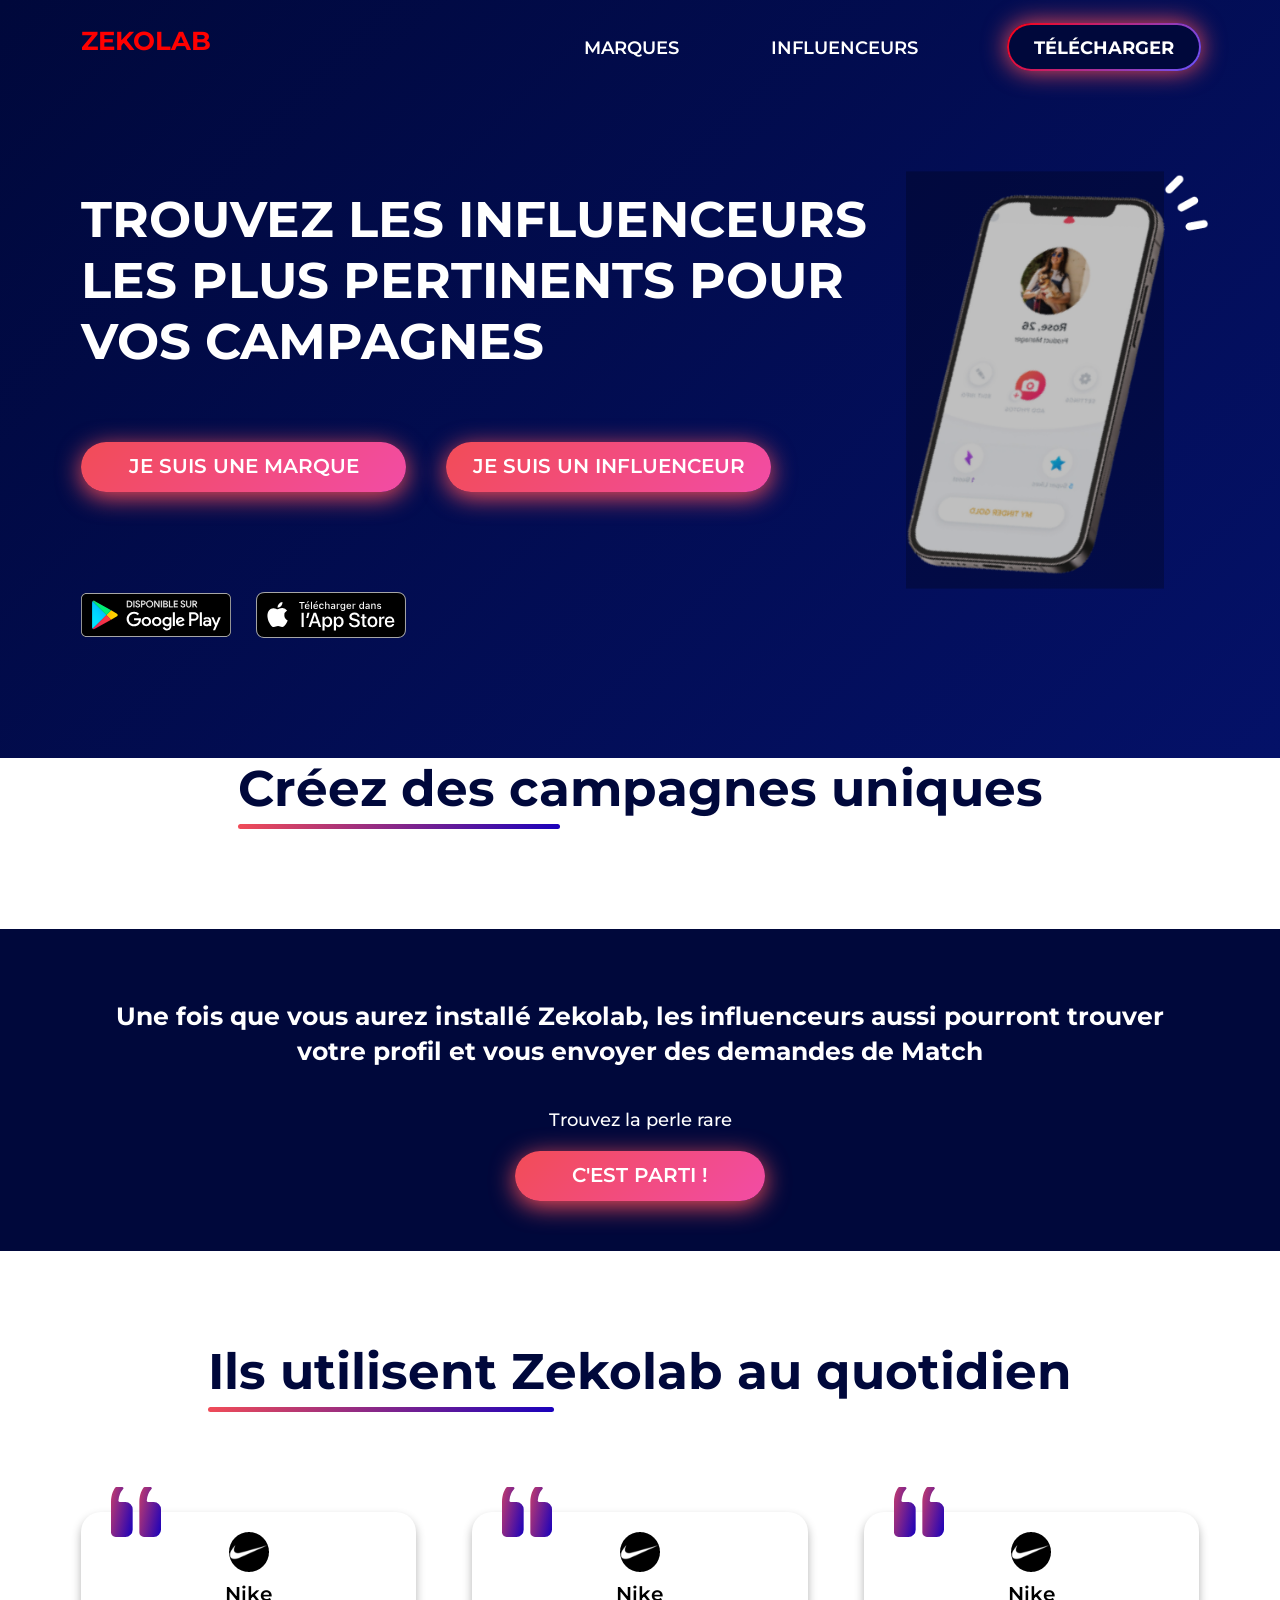
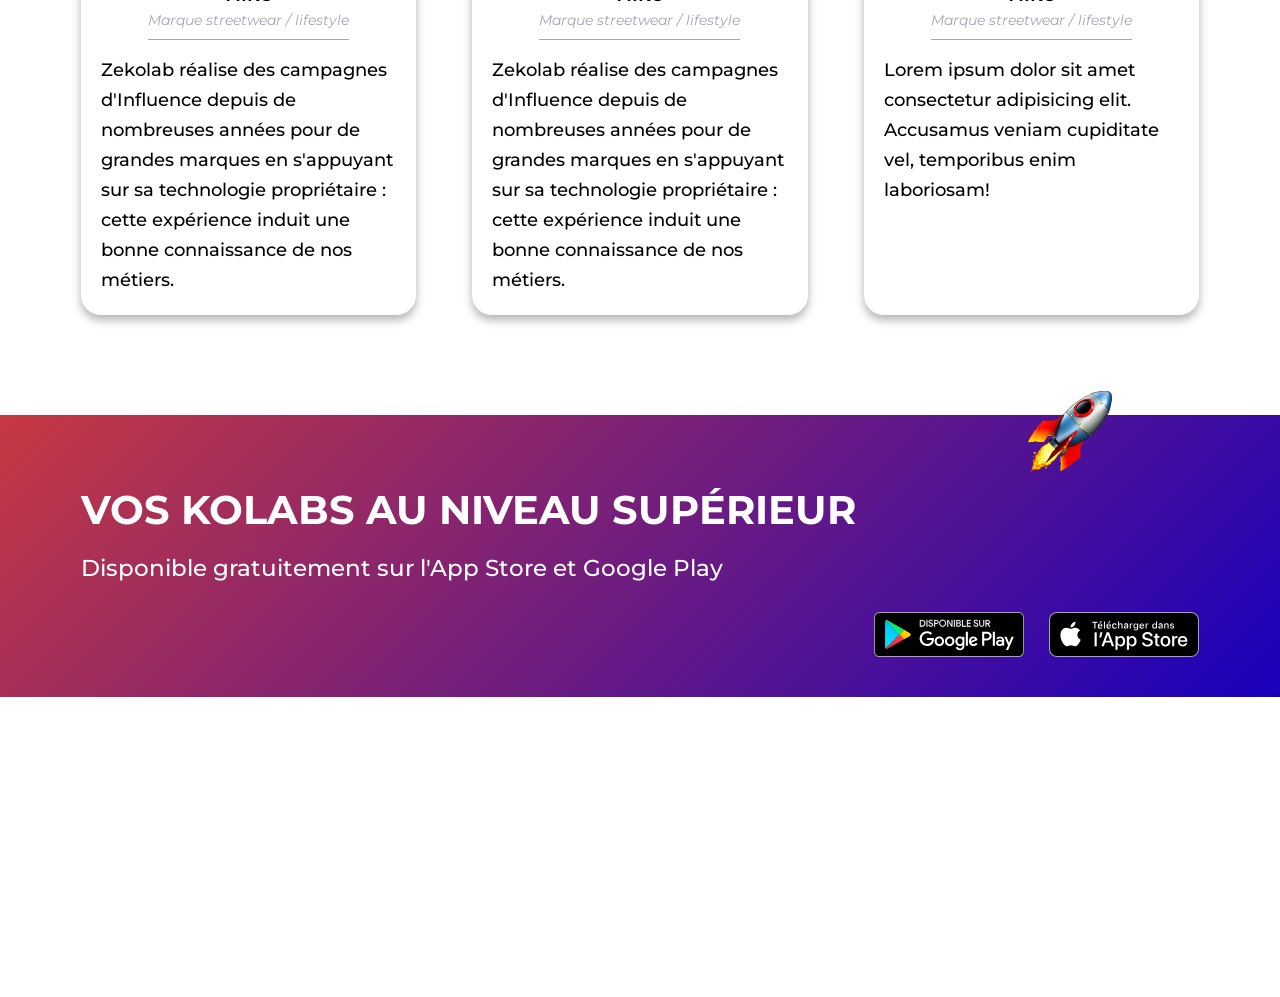
==== features/marques.html @ 8c839e67 "Fixing heade" ====
<!DOCTYPE html>
<html lang="en">

<head>
    <meta charset="UTF-8">
    <meta http-equiv="X-UA-Compatible" content="IE=edge">
    <meta name="viewport" content="width=device-width, initial-scale=1.0">

    <!-- LINKING CSS SHEETS  -->
    <link rel="stylesheet" href="../css/styles.css">
    <title>Zekolab | La première application de rencontres entre marques et influenceurs</title>

    <!-- LINKING SCRIPTS -->
    <script src="../scripts/header.js" type="text/javascript" defer></script>

</head>

<body>

    <section class="hero">

        <header>
            <nav class="container navbar row between" role="navigation">
                <div class="logo">
                    <h2 style="color:red">Zekolab</h2>
                </div>
                <ul class="navbar_content row between al-center">
                    <li><a href="#" class="navbar_link">Marques</a></li>
                    <li><a href="#" class="navbar_link">Influenceurs</a></li>
                    <!-- <li><a href="#" class="navbar_link">Blog</a></li> -->
                    <div class="navbar_cta-container">
                        <li><a href="#" class="navbar_cta">Télécharger</a></li>
                    </div>
                </ul>
                <label for="toggle-burger" class="burger-menu">
                    <input type="checkbox" id="toggle-burger" />
                    <span class="icon_burger-top"></span>
                    <span class="icon_burger-mid"></span>
                    <span class="icon_burger-bottom"></span>
                </label>
            </nav>
        </header>

        <div class="container hero-content row between">
            <div class="hero_left">
                <h1>Trouvez les influenceurs les plus pertinents pour vos campagnes</h1>

                <div class="row container-ctas">
                    <div class="btn_container btn-red">
                        <a href="#" class="btn">Je suis une marque</a>
                    </div>
                    <div class="btn_container btn-red">
                        <a href="#" class="btn">Je suis un influenceur</a>
                    </div>
                </div>

            </div>
            <!-- METTRE UN SOURCESET ??? -->
            <div class="hero_right">
                <img src="../assets/images/mockup-phone-overlay.png" alt="Mockup téléphone Zekolab">
            </div>
        </div>
        <div class="container row al-center badge_container">
            <a href="#" class="badge-store">
                <img src="../assets/images/badge-play-store.svg" alt="Badge Play Store">
            </a>
            <a href="#" class="badge-store">
                <img src="../assets/images/badge-appstore.svg" alt="Badge Apple Store">
            </a>
        </div>
        <!-- <div class="container hero-content">
            <h1>La 1ère application de rencontres entre marques et influenceurs</h1>

            <div class="row container-ctas">
                <div class="btn_container btn-red">
                    <a href="#" class="btn">Je suis une marque</a>
                </div>
                <div class="btn_container btn-red">
                    <a href="#" class="btn">Je suis un influenceur</a>
                </div>
            </div>

            <div class="row al-center badge_container">
                <a href="#" class="badge-store">
                    <img src="../assets/images/badge-play-store.svg" alt="Badge Play Store">
                </a>
                <a href="#" class="badge-store">
                    <img src="../assets/images/badge-appstore.svg" alt="Badge Apple Store">
                </a>
            </div>
        </div> -->
    </section>

    <main role="main">
        <section class="container campain">

            <div class="title_container">
                <h2 class="title-big">Créez des campagnes uniques</h2>
            </div>


        </section>

        <!-- ==== VERSION POUR LES MARQUES ==== -->
        <section class="go">
            <div class="container">
                <h3>Une fois que vous aurez installé Zekolab, les influenceurs aussi pourront trouver votre profil et vous envoyer des demandes de Match</h3>
                <p>Trouvez la perle rare</p>
                <div class="btn_container btn-red">
                    <a href="#" class="btn">C'est parti !</a>
                </div>
            </div>
        </section>

        <section class="container feedbacks">
            <div class="title_container">
                <h2 class="title-big">Ils utilisent Zekolab au quotidien</h2>
            </div>

            <div class="feedbacks_container">
                <article>
                    <img src="../assets/images/fdbck-logo-1.png" alt="Logo Nike">
                    <p class="brand-name">Nike</p>
                    <p class="brand-desc">Marque streetwear / lifestyle</p>
                    <p class="brand-text">
                        Zekolab réalise des campagnes d'Influence depuis de nombreuses années pour de grandes marques en
                        s'appuyant sur sa technologie propriétaire : cette expérience induit une bonne connaissance de
                        nos métiers.
                    </p>
                </article>
                <article>
                    <img src="../assets/images/fdbck-logo-1.png" alt="Logo Nike">
                    <p class="brand-name">Nike</p>
                    <p class="brand-desc">Marque streetwear / lifestyle</p>
                    <p class="brand-text">
                        Zekolab réalise des campagnes d'Influence depuis de nombreuses années pour de grandes marques en
                        s'appuyant sur sa technologie propriétaire : cette expérience induit une bonne connaissance de
                        nos métiers.
                    </p>
                </article>
                <article>
                    <img src="../assets/images/fdbck-logo-1.png" alt="Logo Nike">
                    <p class="brand-name">Nike</p>
                    <p class="brand-desc">Marque streetwear / lifestyle</p>
                    <p class="brand-text">
                        Lorem ipsum dolor sit amet consectetur adipisicing elit. Accusamus veniam cupiditate vel,
                        temporibus enim laboriosam!
                    </p>
                </article>
            </div>
        </section>

        <section class="level-up">
            <div class="container">
                <h2>Vos kolabs au niveau supérieur</h2>
                <h3>Disponible gratuitement sur l'App Store et Google Play</h3>
                <div class="row al-center badge_container">
                    <a href="#" class="badge-store">
                        <img src="../assets/images/badge-play-store.svg" alt="Badge Play Store">
                    </a>
                    <a href="#" class="badge-store">
                        <img src="../assets/images/badge-appstore.svg" alt="Badge Apple Store">
                    </a>
                </div>
            </div>
        </section>

    </main>
</body>

</html>
---- css/styles.css ----
@import url("https://fonts.googleapis.com/css2?family=Montserrat:ital,wght@0,300;0,400;0,500;0,600;0,700;0,800;0,900;1,300;1,400;1,500;1,600;1,700;1,800&display=swap");
:root {
  --dark-blue: #00083B;
  --red: #F24C57;
  --grey: #A3A6B4;
  --red-gradient: linear-gradient(135deg, var(--red), #F24CA5);
  --blue-gradient: linear-gradient(135deg, var(--dark-blue), #041168);
  --light-mcol-gradient: linear-gradient(135deg, #FC0011, #6953FE);
  --mcol-gradient: linear-gradient(135deg, var(--red), #1800BC);
  --red-box-shadow: 0 0 25px var(--red);
  --red-box-shadow-down: 0 5px 25px var(--red);
  --font-family: "Montserrat", "Roboto", sans-serif;
}

*, *::before, *::after {
  margin: 0;
  padding: 0;
  box-sizing: border-box;
}

p, h1, h2, h3, h4, h5, h6 {
  margin: 0;
  padding: 0;
}

/* Landscape phones and down */
/* Landscape phone to portrait tablet */
/* Portrait tablet to landscape and desktop */
/* Portrait laptop to large desktop */
/* Large desktop */
/* === HERO CHANGING BACKGROUND === */
/* Portrait tablet to landscape and desktop */
.container {
  width: 100%;
  margin-left: auto;
  margin-right: auto;
  padding-left: 16px;
  padding-right: 16px;
}
@media (max-width: 767px) {
  .container {
    max-width: 720px;
  }
}
@media (min-width: 768px) and (max-width: 979px) {
  .container {
    max-width: 850px;
  }
}
@media (min-width: 980px) and (max-width: 1199px) {
  .container {
    max-width: 1050px;
  }
}
@media (min-width: 1200px) {
  .container {
    max-width: 1150px;
  }
}

/* === FLEX === */
.row {
  display: flex;
  flex-wrap: wrap;
}

.column {
  display: flex;
  flex-direction: column;
  flex-wrap: wrap;
}

/* === SPACES === */
.around {
  justify-content: space-around;
}

.between {
  justify-content: space-between;
}

.evenly {
  justify-content: space-evenly;
}

.al-center {
  align-items: center;
}

/* === BUTTONS === */
.btn {
  color: #FFF;
  outline: none;
  text-decoration: none;
  text-transform: uppercase;
  font-weight: 600;
  font-size: 1.7rem;
}
.btn_container {
  height: 50px;
  border-radius: 30px;
  text-align: center;
  padding-top: 1.2rem;
}
@media (max-width: 767px) {
  .btn_container {
    padding-top: 1.3rem;
  }
}
@media (min-width: 768px) and (max-width: 979px) {
  .btn_container {
    width: 250px;
    padding-top: 1.5rem;
  }
}
@media (min-width: 980px) and (max-width: 1199px) {
  .btn_container {
    width: 250px;
    padding-top: 1.5rem;
  }
}
@media (min-width: 1200px) {
  .btn_container {
    width: 325px;
  }
}
.btn-red {
  background-image: var(--red-gradient);
  box-shadow: var(--red-box-shadow-down);
}
@media (min-width: 1200px) {
  .btn {
    font-size: 2rem;
  }
}

.title_container {
  text-align: center;
  padding-left: 1.6rem;
  padding-right: 1.6rem;
}
.title-big {
  color: var(--dark-blue);
  font-size: 5rem;
  text-align: center;
  position: relative;
  display: inline-block;
  margin-bottom: 9rem;
}
.title-big::before {
  content: "";
  display: block;
  height: 5px;
  width: 40%;
  background-image: var(--mcol-gradient);
  border-radius: 5px;
  position: absolute;
  bottom: -1rem;
  left: 0;
}
@media (max-width: 767px) {
  .title-big {
    font-size: 3.5rem;
    line-height: 4.5rem;
  }
}

:root {
  font-size: 62.5%;
}

body {
  font-size: 1.6rem;
  color: var(--text);
  font-family: var(--font-family);
}

ul {
  list-style-type: none;
}

img {
  display: block;
  width: 100%;
  max-width: 100%;
  height: auto;
}

/* === HEADER === */
header {
  padding-top: 2.5rem;
}
header.active {
  width: 100vw;
  height: 100vh;
  background-color: var(--dark-blue);
  position: absolute;
  top: 0;
  left: 0;
  z-index: 10;
  padding-left: 1.6rem;
  padding-right: 1.6rem;
}
header.active .navbar_content {
  display: flex;
  flex-direction: column;
  height: 50vh;
  font-size: 2rem;
  position: absolute;
  top: 50vh;
  left: 50vw;
  transform: translateX(-50%) translateY(-50%);
}
header.active .navbar_content > li.run-transition {
  transition: opacity 0.2s linear;
  opacity: 1;
}
header .navbar {
  color: #FFF;
  text-transform: uppercase;
  font-size: 1.75rem;
}
header .navbar_content {
  width: 55%;
}
@media (max-width: 900px) {
  header .navbar_content {
    display: none;
  }
}
header .navbar_link {
  font-weight: 600;
}
header .navbar_cta {
  font-weight: 700;
}
header .navbar_cta-container {
  background-color: var(--dark-blue);
  border-radius: 3rem;
  padding: 1.2rem 2.5rem 1.1rem;
  position: relative;
}
header .navbar_cta-container::before {
  content: "";
  display: block;
  background-image: var(--light-mcol-gradient);
  border-radius: inherit;
  box-shadow: var(--red-box-shadow);
  width: calc(100% + 4px);
  height: calc(100% + 4px);
  z-index: -1;
  position: absolute;
  top: 0;
  left: 0;
  transform: translateX(-2px) translateY(-2px);
}
header .navbar .burger-menu {
  display: flex;
  flex-direction: column;
  width: 28px;
  cursor: pointer;
  position: absolute;
  top: 2.5rem;
  right: 1.75rem;
  z-index: 10000;
}
@media (min-width: 900px) {
  header .navbar .burger-menu {
    display: none;
  }
}
header .navbar .burger-menu .icon_burger-top, header .navbar .burger-menu .icon_burger-bottom, header .navbar .burger-menu .icon_burger-mid {
  background: #fff;
  border-radius: 10px;
  height: 4px;
  margin: 3px 0;
  width: 100%;
  transform-origin: center left;
  transition: 0.4s cubic-bezier(0.68, -0.6, 0.32, 1.6);
}
header .navbar .burger-menu input[type=checkbox] {
  display: none;
}
header .navbar .burger-menu input[type=checkbox]:checked ~ .icon_burger-top {
  transform: rotate(0.125turn);
}
header .navbar .burger-menu input[type=checkbox]:checked ~ .icon_burger-mid {
  transform: translateX(17.5px);
  opacity: 0;
}
header .navbar .burger-menu input[type=checkbox]:checked ~ .icon_burger-bottom {
  transform: rotate(-0.125turn);
}

/* === HERO === */
.hero {
  background: var(--blue-gradient);
  position: relative;
  z-index: 0;
  padding-left: 1.6rem;
  padding-right: 1.6rem;
}
.hero h1 {
  color: #FFF;
  font-size: 5rem;
  text-transform: uppercase;
  margin-bottom: 7rem;
}
@media (max-width: 767px) {
  .hero h1 {
    font-size: 3.5rem;
    line-height: 4.5rem;
    margin-bottom: 4rem;
  }
}
@media (max-width: 900px) {
  .hero h1 {
    width: 100%;
  }
}
.hero .container-ctas {
  column-gap: 4rem;
  margin-bottom: 10rem;
}
@media (max-width: 767px) {
  .hero .container-ctas {
    flex-direction: column;
    row-gap: 3.5rem;
  }
}
@media (max-width: 900px) {
  .hero .container-ctas {
    justify-content: center;
    margin-bottom: 7rem;
  }
}
.hero-content {
  padding-top: 12rem;
}
.hero-content .hero_left {
  width: 75%;
}
@media (max-width: 767px) {
  .hero-content .hero_left {
    width: 100%;
  }
}
.hero-content .hero_right {
  width: 25%;
  height: auto;
  transform: scale(1.1);
}
@media (max-width: 767px) {
  .hero-content .hero_right {
    width: 60%;
    margin: 0 auto 4rem;
  }
}
@media (max-width: 767px) {
  .hero-content {
    padding-top: 5rem;
  }
}

/* === BADGES STORES === */
.badge_container {
  padding-bottom: 12rem;
  column-gap: 2.5rem;
  row-gap: 2rem;
}
@media (max-width: 900px) {
  .badge_container {
    justify-content: center;
    padding-bottom: 9rem;
  }
}
.badge-store img {
  width: 15rem;
}
@media (max-width: 900px) {
  .badge-store img {
    width: 20rem;
  }
}
@media (max-width: 767px) {
  .badge-store img {
    width: 15rem;
  }
}

/* === FEATURES === */
.features {
  padding: 8rem 0;
}
.features_block {
  display: grid;
  grid-template-columns: repeat(3, 1fr);
  grid-row-gap: 5rem;
  align-items: center;
  justify-items: center;
}
@media (max-width: 900px) {
  .features_block {
    grid-template-columns: repeat(2, 1fr);
  }
}
.features-article {
  width: 25rem;
  display: flex;
  flex-direction: column;
}
@media (max-width: 600px) {
  .features-article {
    width: 15rem;
  }
}
.features-article img {
  height: 90px;
  width: auto;
  margin-bottom: 1.5rem;
}
.features-article p {
  text-align: center;
  font-weight: 600;
  font-size: 1.8rem;
}

/* === GO SECTION === */
.go {
  background-color: var(--dark-blue);
  color: #fff;
  text-align: center;
  padding: 7rem 0 5rem;
  margin-top: 2rem;
}
.go .container {
  display: flex;
  flex-direction: column;
  align-items: center;
}
.go h3 {
  margin-bottom: 4rem;
  font-size: 2.5rem;
  line-height: 3.5rem;
}
.go p {
  margin-bottom: 2rem;
  font-size: 1.8rem;
  font-weight: 500;
}
.go .btn {
  font-size: 2rem;
}
.go .btn_container {
  padding-top: 1.2rem;
  width: 250px !important;
}

/* === FEEDBACKS === */
.feedbacks {
  margin-top: 9rem;
  margin-bottom: 10rem;
}
.feedbacks_container {
  display: flex;
  flex-wrap: wrap;
  flex-direction: column;
}
@media only screen and (min-width: 481px) {
  .feedbacks_container {
    flex-direction: row;
    justify-content: space-between;
  }
}
.feedbacks article {
  width: 100%;
  margin-top: 4rem;
  box-shadow: 0 0.5rem 1rem rgba(0, 0, 0, 0.3);
  border-radius: 2rem;
  padding: 2rem;
  position: relative;
  display: flex;
  flex-direction: column;
  align-items: center;
}
@media only screen and (min-width: 481px) and (max-width: 767px) {
  .feedbacks article {
    width: 45%;
  }
  .feedbacks article:last-child {
    margin-left: auto;
    margin-right: auto;
  }
}
@media only screen and (min-width: 768px) {
  .feedbacks article {
    width: 30%;
    margin-top: 2rem;
  }
}
.feedbacks article::before {
  content: "";
  display: block;
  width: 5rem;
  height: 5rem;
  background: transparent no-repeat url(../assets/images/icon-feedbacks.svg);
  background-size: contain;
  position: absolute;
  top: -2.5rem;
  left: 3rem;
}
.feedbacks article img {
  width: 4rem;
  margin-bottom: 1rem;
}
.feedbacks article .brand-name {
  font-size: 2rem;
  font-weight: 600;
}
.feedbacks article .brand-desc {
  color: var(--grey);
  font-size: 1.4rem;
  font-style: italic;
  padding-top: 0.5rem;
  padding-bottom: 1rem;
  border-bottom: 1px solid var(--grey);
}
.feedbacks article .brand-text {
  font-weight: 500;
  font-size: 1.8rem;
  line-height: 3rem;
  padding-top: 1.5rem;
}
@media (min-width: 768px) and (max-width: 979px) {
  .feedbacks article .brand-text {
    font-size: 1.6rem;
    line-height: 2.5rem;
  }
}

/* === LEVEL UP === */
.level-up {
  background: transparent linear-gradient(135deg, #C63942, #1800BC);
  padding: 7rem 0 4rem;
  margin-bottom: 30rem;
  color: #FFF;
}
.level-up > div {
  position: relative;
}
.level-up > div::after {
  content: "";
  display: block;
  position: absolute;
  width: 9rem;
  height: 9rem;
  background: transparent url(../assets/images/fusee-icon.png) no-repeat center;
  background-size: contain;
  top: -10rem;
  right: 10rem;
}
@media (min-width: 768px) and (max-width: 979px) {
  .level-up > div::after {
    width: 8rem;
    height: 8rem;
    right: 3rem;
  }
}
@media (max-width: 480px) {
  .level-up > div::after {
    left: 50%;
    transform: translateX(-50%);
    top: -11rem;
  }
}
.level-up h2 {
  font-size: 4rem;
  text-transform: uppercase;
}
.level-up h3 {
  font-size: 2.25rem;
  font-weight: 500;
  margin: 2rem 0 3rem;
}
.level-up .badge_container {
  justify-content: flex-end;
  padding-bottom: 0;
}
@media (max-width: 900px) {
  .level-up .badge_container {
    justify-content: center;
  }
  .level-up .badge_container img {
    width: 15rem;
  }
}

a {
  color: inherit;
  text-decoration: none;
  cursor: pointer;
}

/*# sourceMappingURL=styles.css.map */
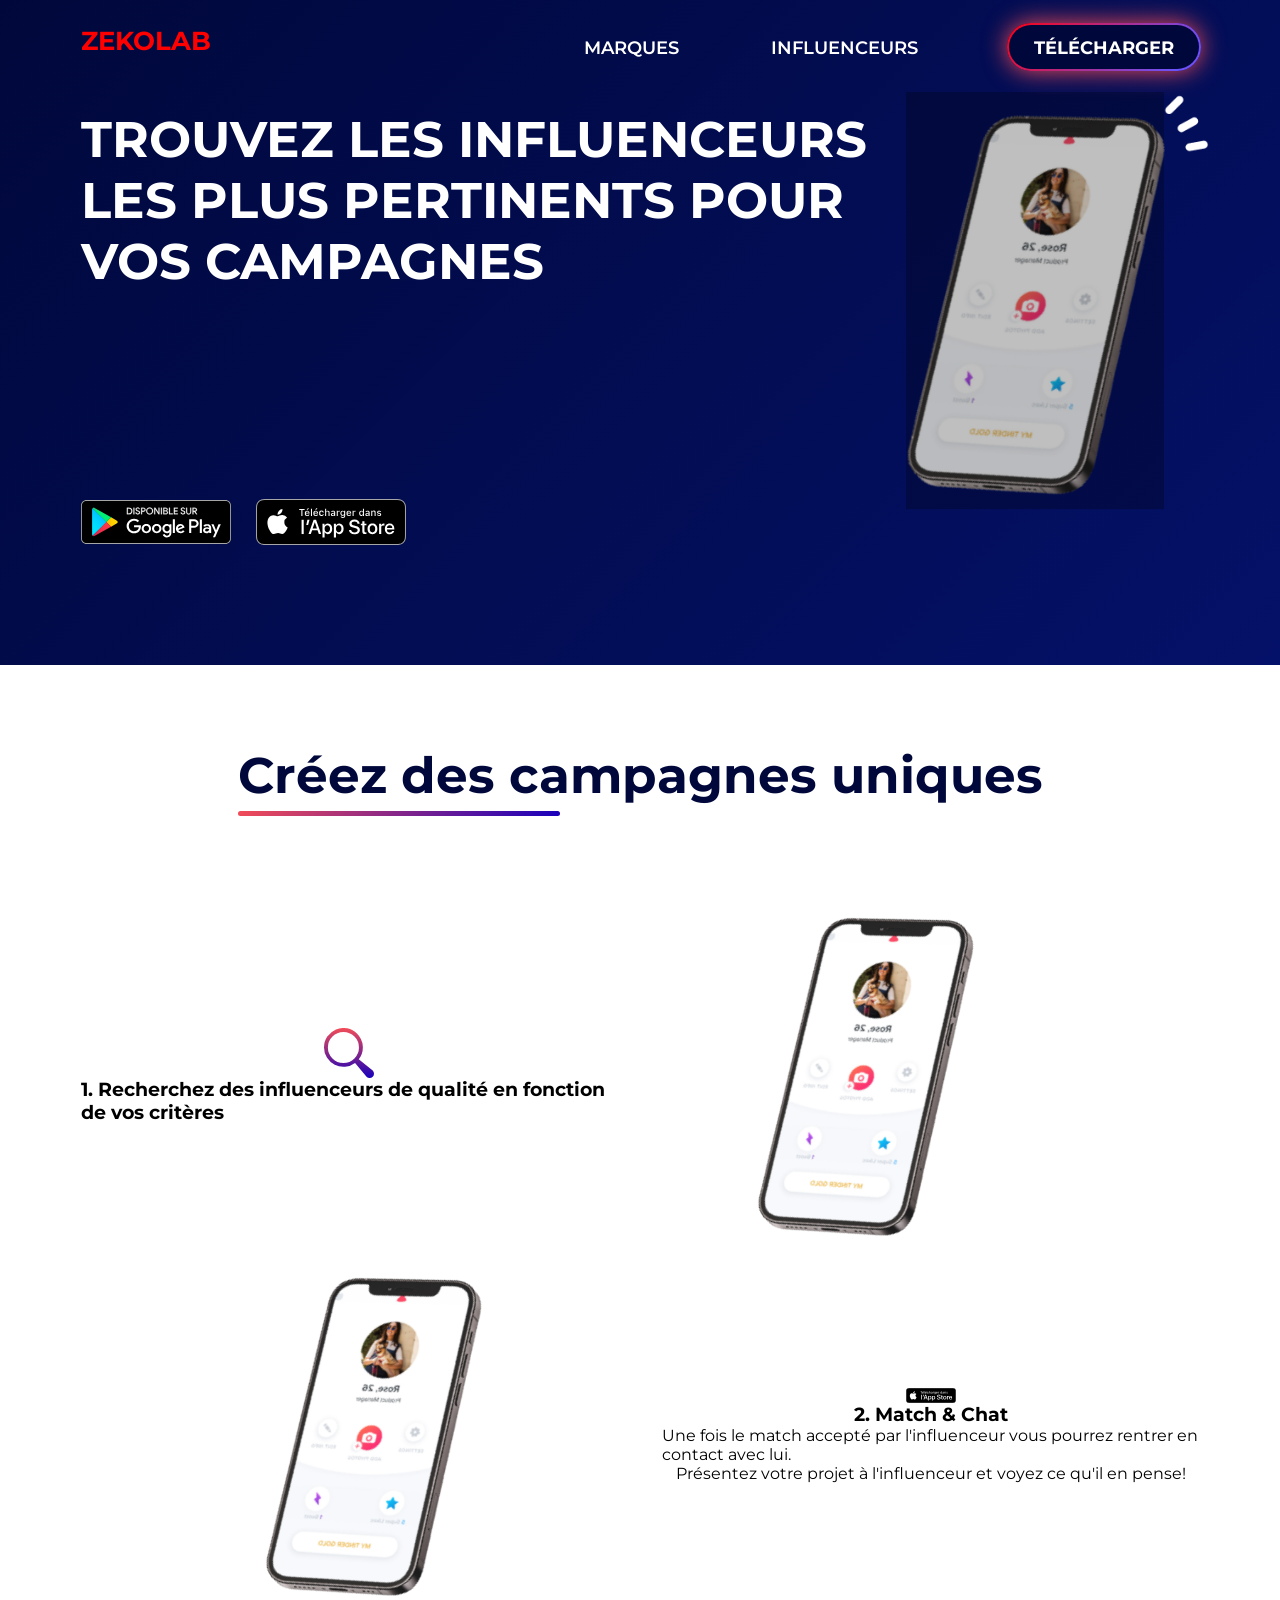
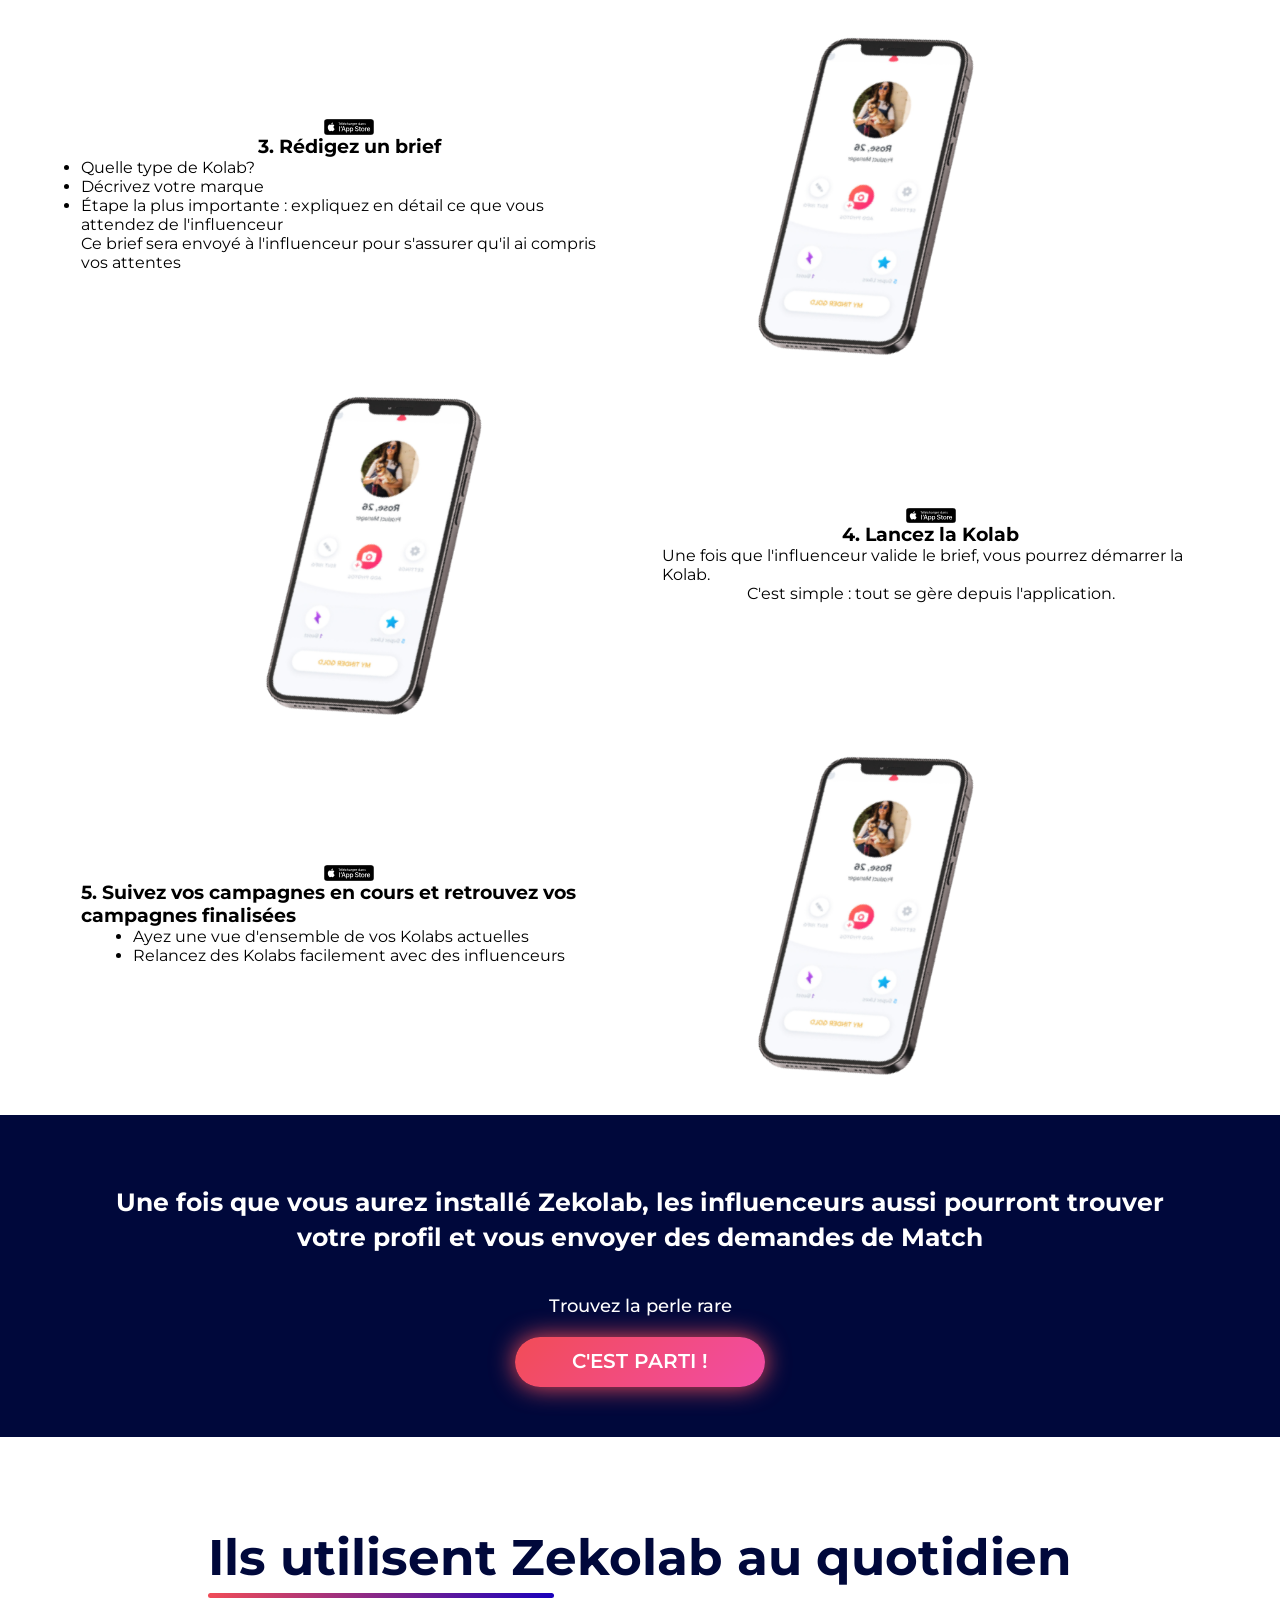
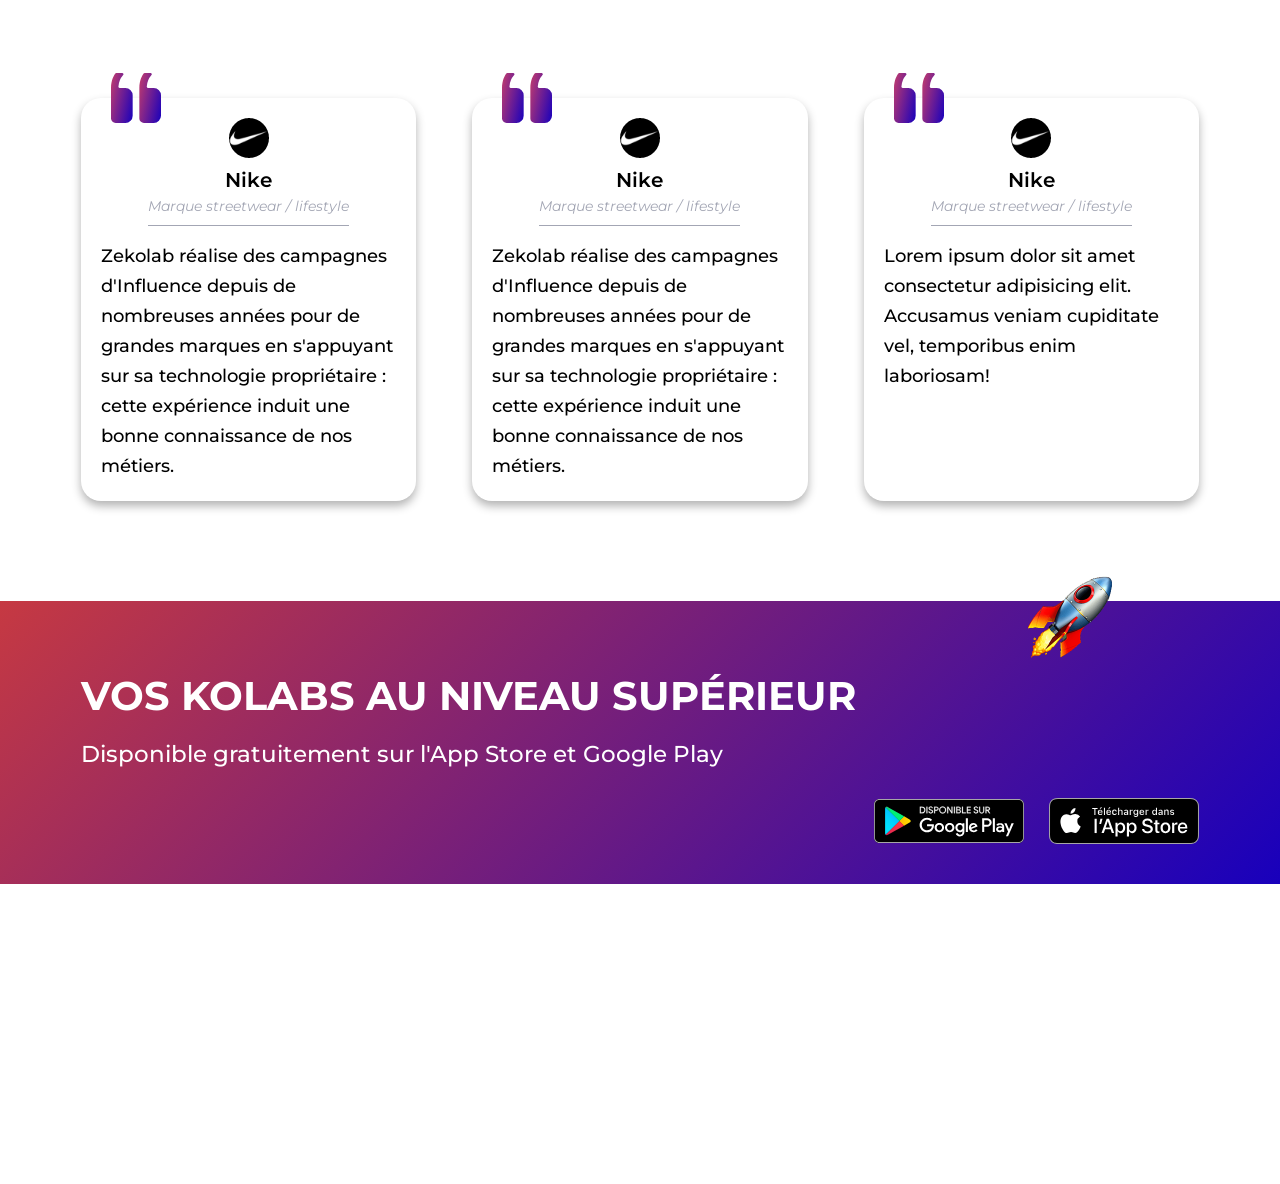
==== commit c8f15a43: "Putting the whole hero in the viewport" ====
--- a/features/marques.html
+++ b/features/marques.html
@@ -22,7 +22,9 @@
         <header>
             <nav class="container navbar row between" role="navigation">
                 <div class="logo">
-                    <h2 style="color:red">Zekolab</h2>
+                    <a href="../index.html">
+                        <h2 style="color:red">Zekolab</h2>
+                    </a>
                 </div>
                 <ul class="navbar_content row between al-center">
                     <li><a href="#" class="navbar_link">Marques</a></li>
@@ -44,16 +46,6 @@
         <div class="container hero-content row between">
             <div class="hero_left">
                 <h1>Trouvez les influenceurs les plus pertinents pour vos campagnes</h1>
-
-                <div class="row container-ctas">
-                    <div class="btn_container btn-red">
-                        <a href="#" class="btn">Je suis une marque</a>
-                    </div>
-                    <div class="btn_container btn-red">
-                        <a href="#" class="btn">Je suis un influenceur</a>
-                    </div>
-                </div>
-
             </div>
             <!-- METTRE UN SOURCESET ??? -->
             <div class="hero_right">
@@ -68,27 +60,7 @@
                 <img src="../assets/images/badge-appstore.svg" alt="Badge Apple Store">
             </a>
         </div>
-        <!-- <div class="container hero-content">
-            <h1>La 1ère application de rencontres entre marques et influenceurs</h1>
-
-            <div class="row container-ctas">
-                <div class="btn_container btn-red">
-                    <a href="#" class="btn">Je suis une marque</a>
-                </div>
-                <div class="btn_container btn-red">
-                    <a href="#" class="btn">Je suis un influenceur</a>
-                </div>
-            </div>
-
-            <div class="row al-center badge_container">
-                <a href="#" class="badge-store">
-                    <img src="../assets/images/badge-play-store.svg" alt="Badge Play Store">
-                </a>
-                <a href="#" class="badge-store">
-                    <img src="../assets/images/badge-appstore.svg" alt="Badge Apple Store">
-                </a>
-            </div>
-        </div> -->
+
     </section>
 
     <main role="main">
@@ -98,7 +70,71 @@
                 <h2 class="title-big">Créez des campagnes uniques</h2>
             </div>
 
-
+            <div class="promote">
+                <div class="block">
+                    <div class="infos">
+                        <img src="../assets/images/marques/icon-magnifying-glass.svg" alt="">
+                        <h3>1. Recherchez des influenceurs de qualité en fonction de vos critères</h3>
+                    </div>
+                    <div class="mockup">
+                        <img src="../assets/images/mockup-phone.png" alt="" class="mockup">
+                    </div>
+                </div>
+
+                <div class="block">
+                    <div class="infos">
+                        <img src="../assets/images/badge-appstore.svg" alt="">
+                        <h3>2. Match & Chat</h3>
+                        <p>Une fois le match accepté par l'influenceur vous pourrez rentrer en contact avec lui.</p>
+                        <p>Présentez votre projet à l'influenceur et voyez ce qu'il en pense!</p>
+                    </div>
+                    <div class="mockup">
+                        <img src="../assets/images/mockup-phone.png" alt="" class="mockup">
+                    </div>
+                </div>
+
+                <div class="block">
+                    <div class="infos">
+                        <img src="../assets/images/badge-appstore.svg" alt="">
+                        <h3>3. Rédigez un brief</h3>
+                        <ul>
+                            <li>Quelle type de Kolab?</li>
+                            <li>Décrivez votre marque</li>
+                            <li>Étape la plus importante : expliquez en détail ce que vous attendez de l'influenceur</li>
+                        </ul>
+                        <p>Ce brief sera envoyé à l'influenceur pour s'assurer qu'il ai compris vos attentes</p>
+                    </div>
+                    <div class="mockup">
+                        <img src="../assets/images/mockup-phone.png" alt="" class="mockup">
+                    </div>
+                </div>
+
+                <div class="block">
+                    <div class="infos">
+                        <img src="../assets/images/badge-appstore.svg" alt="">
+                        <h3>4. Lancez la Kolab</h3>
+                        <p>Une fois que l'influenceur valide le brief, vous pourrez démarrer la Kolab.</p>
+                        <p>C'est simple : tout se gère depuis l'application.</p>
+                    </div>
+                    <div class="mockup">
+                        <img src="../assets/images/mockup-phone.png" alt="" class="mockup">
+                    </div>
+                </div>
+
+                <div class="block">
+                    <div class="infos">
+                        <img src="../assets/images/badge-appstore.svg" alt="">
+                        <h3>5. Suivez vos campagnes en cours et retrouvez vos campagnes finalisées</h3>
+                        <ul>
+                            <li>Ayez une vue d'ensemble de vos Kolabs actuelles</li>
+                            <li>Relancez des Kolabs facilement avec des influenceurs</li>
+                        </ul>
+                    </div>
+                    <div class="mockup">
+                        <img src="../assets/images/mockup-phone.png" alt="" class="mockup">
+                    </div>
+                </div>
+            </div>
         </section>
 
         <!-- ==== VERSION POUR LES MARQUES ==== -->
--- a/css/styles.css
+++ b/css/styles.css
@@ -5,7 +5,7 @@
   --grey: #A3A6B4;
   --red-gradient: linear-gradient(135deg, var(--red), #F24CA5);
   --blue-gradient: linear-gradient(135deg, var(--dark-blue), #041168);
-  --light-mcol-gradient: linear-gradient(135deg, #FC0011, #6953FE);
+  --light-mcol-gradient: linear-gradient(135deg, #FC0011, #6953FE, #FC0011);
   --mcol-gradient: linear-gradient(135deg, var(--red), #1800BC);
   --red-box-shadow: 0 0 25px var(--red);
   --red-box-shadow-down: 0 5px 25px var(--red);
@@ -126,6 +126,11 @@
 }
 .btn-red {
   background-image: var(--red-gradient);
+  box-shadow: var(--red-box-shadow);
+  transition: all 0.3s ease-in-out;
+}
+.btn-red:hover {
+  transform: translateY(-5px);
   box-shadow: var(--red-box-shadow-down);
 }
 @media (min-width: 1200px) {
@@ -165,6 +170,176 @@
   }
 }
 
+/* === GO SECTION === */
+.go {
+  background-color: var(--dark-blue);
+  color: #fff;
+  text-align: center;
+  padding: 7rem 0 5rem;
+  margin-top: 2rem;
+}
+.go .container {
+  display: flex;
+  flex-direction: column;
+  align-items: center;
+}
+.go h3 {
+  margin-bottom: 4rem;
+  font-size: 2.5rem;
+  line-height: 3.5rem;
+}
+.go p {
+  margin-bottom: 2rem;
+  font-size: 1.8rem;
+  font-weight: 500;
+}
+.go .btn {
+  font-size: 2rem;
+}
+.go .btn_container {
+  padding-top: 1.2rem;
+  width: 250px !important;
+}
+
+/* === FEEDBACKS === */
+.feedbacks {
+  margin-top: 9rem;
+  margin-bottom: 10rem;
+}
+.feedbacks_container {
+  display: flex;
+  flex-wrap: wrap;
+  flex-direction: column;
+}
+@media only screen and (min-width: 481px) {
+  .feedbacks_container {
+    flex-direction: row;
+    justify-content: space-between;
+  }
+}
+.feedbacks article {
+  width: 100%;
+  margin-top: 4rem;
+  box-shadow: 0 0.5rem 1rem rgba(0, 0, 0, 0.3);
+  border-radius: 2rem;
+  padding: 2rem;
+  position: relative;
+  display: flex;
+  flex-direction: column;
+  align-items: center;
+}
+@media only screen and (min-width: 481px) and (max-width: 767px) {
+  .feedbacks article {
+    width: 45%;
+  }
+  .feedbacks article:last-child {
+    margin-left: auto;
+    margin-right: auto;
+  }
+}
+@media only screen and (min-width: 768px) {
+  .feedbacks article {
+    width: 30%;
+    margin-top: 2rem;
+  }
+}
+.feedbacks article::before {
+  content: "";
+  display: block;
+  width: 5rem;
+  height: 5rem;
+  background: transparent no-repeat url(../assets/images/icon-feedbacks.svg);
+  background-size: contain;
+  position: absolute;
+  top: -2.5rem;
+  left: 3rem;
+}
+.feedbacks article img {
+  width: 4rem;
+  margin-bottom: 1rem;
+}
+.feedbacks article .brand-name {
+  font-size: 2rem;
+  font-weight: 600;
+}
+.feedbacks article .brand-desc {
+  color: var(--grey);
+  font-size: 1.4rem;
+  font-style: italic;
+  padding-top: 0.5rem;
+  padding-bottom: 1rem;
+  border-bottom: 1px solid var(--grey);
+}
+.feedbacks article .brand-text {
+  font-weight: 500;
+  font-size: 1.8rem;
+  line-height: 3rem;
+  padding-top: 1.5rem;
+}
+@media (min-width: 768px) and (max-width: 979px) {
+  .feedbacks article .brand-text {
+    font-size: 1.6rem;
+    line-height: 2.5rem;
+  }
+}
+
+/* === LEVEL UP === */
+.level-up {
+  background: transparent linear-gradient(135deg, #C63942, #1800BC);
+  padding: 7rem 0 4rem;
+  margin-bottom: 30rem;
+  color: #FFF;
+}
+.level-up > div {
+  position: relative;
+}
+.level-up > div::after {
+  content: "";
+  display: block;
+  position: absolute;
+  width: 9rem;
+  height: 9rem;
+  background: transparent url(../assets/images/fusee-icon.png) no-repeat center;
+  background-size: contain;
+  top: -10rem;
+  right: 10rem;
+}
+@media (min-width: 768px) and (max-width: 979px) {
+  .level-up > div::after {
+    width: 8rem;
+    height: 8rem;
+    right: 3rem;
+  }
+}
+@media (max-width: 480px) {
+  .level-up > div::after {
+    left: 50%;
+    transform: translateX(-50%);
+    top: -11rem;
+  }
+}
+.level-up h2 {
+  font-size: 4rem;
+  text-transform: uppercase;
+}
+.level-up h3 {
+  font-size: 2.25rem;
+  font-weight: 500;
+  margin: 2rem 0 3rem;
+}
+.level-up .badge_container {
+  justify-content: flex-end;
+  padding-bottom: 0;
+}
+@media (max-width: 900px) {
+  .level-up .badge_container {
+    justify-content: center;
+  }
+  .level-up .badge_container img {
+    width: 15rem;
+  }
+}
+
 :root {
   font-size: 62.5%;
 }
@@ -243,7 +418,6 @@
 header .navbar_cta-container::before {
   content: "";
   display: block;
-  background-image: var(--light-mcol-gradient);
   border-radius: inherit;
   box-shadow: var(--red-box-shadow);
   width: calc(100% + 4px);
@@ -253,6 +427,13 @@
   top: 0;
   left: 0;
   transform: translateX(-2px) translateY(-2px);
+  background-image: var(--light-mcol-gradient);
+  background-position: left;
+  background-size: 200%;
+  transition: background-position 0.3s ease-in-out;
+}
+header .navbar_cta-container:hover::before {
+  background-position: right;
 }
 header .navbar .burger-menu {
   display: flex;
@@ -308,9 +489,9 @@
 }
 @media (max-width: 767px) {
   .hero h1 {
-    font-size: 3.5rem;
-    line-height: 4.5rem;
-    margin-bottom: 4rem;
+    font-size: 2.25rem;
+    line-height: 3rem;
+    margin-bottom: 2rem;
   }
 }
 @media (max-width: 900px) {
@@ -325,17 +506,25 @@
 @media (max-width: 767px) {
   .hero .container-ctas {
     flex-direction: column;
-    row-gap: 3.5rem;
+    row-gap: 2.5rem;
+  }
+  .hero .container-ctas .btn_container {
+    padding-top: 0.8rem;
+    height: 35px;
+    border-radius: 25px;
+  }
+  .hero .container-ctas .btn_container .btn {
+    font-size: 1.5rem;
   }
 }
 @media (max-width: 900px) {
   .hero .container-ctas {
     justify-content: center;
-    margin-bottom: 7rem;
+    margin-bottom: 3rem;
   }
 }
 .hero-content {
-  padding-top: 12rem;
+  padding-top: 4rem;
 }
 .hero-content .hero_left {
   width: 75%;
@@ -352,8 +541,8 @@
 }
 @media (max-width: 767px) {
   .hero-content .hero_right {
-    width: 60%;
-    margin: 0 auto 4rem;
+    width: 50%;
+    margin: 0 auto 3rem;
   }
 }
 @media (max-width: 767px) {
@@ -384,7 +573,7 @@
 }
 @media (max-width: 767px) {
   .badge-store img {
-    width: 15rem;
+    width: 10.5rem;
   }
 }
 
@@ -425,174 +614,37 @@
   font-size: 1.8rem;
 }
 
-/* === GO SECTION === */
-.go {
-  background-color: var(--dark-blue);
-  color: #fff;
-  text-align: center;
-  padding: 7rem 0 5rem;
-  margin-top: 2rem;
-}
-.go .container {
+.campain ul {
+  list-style-type: disc;
+}
+.campain h2 {
+  margin-top: 8rem;
+}
+.campain .block {
+  display: flex;
+}
+.campain .block .infos {
+  width: 48%;
   display: flex;
   flex-direction: column;
   align-items: center;
-}
-.go h3 {
-  margin-bottom: 4rem;
-  font-size: 2.5rem;
-  line-height: 3.5rem;
-}
-.go p {
-  margin-bottom: 2rem;
-  font-size: 1.8rem;
-  font-weight: 500;
-}
-.go .btn {
-  font-size: 2rem;
-}
-.go .btn_container {
-  padding-top: 1.2rem;
-  width: 250px !important;
-}
-
-/* === FEEDBACKS === */
-.feedbacks {
-  margin-top: 9rem;
-  margin-bottom: 10rem;
-}
-.feedbacks_container {
-  display: flex;
-  flex-wrap: wrap;
-  flex-direction: column;
-}
-@media only screen and (min-width: 481px) {
-  .feedbacks_container {
-    flex-direction: row;
-    justify-content: space-between;
-  }
-}
-.feedbacks article {
-  width: 100%;
-  margin-top: 4rem;
-  box-shadow: 0 0.5rem 1rem rgba(0, 0, 0, 0.3);
-  border-radius: 2rem;
-  padding: 2rem;
-  position: relative;
-  display: flex;
-  flex-direction: column;
-  align-items: center;
-}
-@media only screen and (min-width: 481px) and (max-width: 767px) {
-  .feedbacks article {
-    width: 45%;
-  }
-  .feedbacks article:last-child {
-    margin-left: auto;
-    margin-right: auto;
-  }
-}
-@media only screen and (min-width: 768px) {
-  .feedbacks article {
-    width: 30%;
-    margin-top: 2rem;
-  }
-}
-.feedbacks article::before {
-  content: "";
-  display: block;
-  width: 5rem;
-  height: 5rem;
-  background: transparent no-repeat url(../assets/images/icon-feedbacks.svg);
-  background-size: contain;
-  position: absolute;
-  top: -2.5rem;
-  left: 3rem;
-}
-.feedbacks article img {
-  width: 4rem;
-  margin-bottom: 1rem;
-}
-.feedbacks article .brand-name {
-  font-size: 2rem;
-  font-weight: 600;
-}
-.feedbacks article .brand-desc {
-  color: var(--grey);
-  font-size: 1.4rem;
-  font-style: italic;
-  padding-top: 0.5rem;
-  padding-bottom: 1rem;
-  border-bottom: 1px solid var(--grey);
-}
-.feedbacks article .brand-text {
-  font-weight: 500;
-  font-size: 1.8rem;
-  line-height: 3rem;
-  padding-top: 1.5rem;
-}
-@media (min-width: 768px) and (max-width: 979px) {
-  .feedbacks article .brand-text {
-    font-size: 1.6rem;
-    line-height: 2.5rem;
-  }
-}
-
-/* === LEVEL UP === */
-.level-up {
-  background: transparent linear-gradient(135deg, #C63942, #1800BC);
-  padding: 7rem 0 4rem;
-  margin-bottom: 30rem;
-  color: #FFF;
-}
-.level-up > div {
-  position: relative;
-}
-.level-up > div::after {
-  content: "";
-  display: block;
-  position: absolute;
-  width: 9rem;
-  height: 9rem;
-  background: transparent url(../assets/images/fusee-icon.png) no-repeat center;
-  background-size: contain;
-  top: -10rem;
-  right: 10rem;
-}
-@media (min-width: 768px) and (max-width: 979px) {
-  .level-up > div::after {
-    width: 8rem;
-    height: 8rem;
-    right: 3rem;
-  }
-}
-@media (max-width: 480px) {
-  .level-up > div::after {
-    left: 50%;
-    transform: translateX(-50%);
-    top: -11rem;
-  }
-}
-.level-up h2 {
-  font-size: 4rem;
-  text-transform: uppercase;
-}
-.level-up h3 {
-  font-size: 2.25rem;
-  font-weight: 500;
-  margin: 2rem 0 3rem;
-}
-.level-up .badge_container {
-  justify-content: flex-end;
-  padding-bottom: 0;
-}
-@media (max-width: 900px) {
-  .level-up .badge_container {
-    justify-content: center;
-  }
-  .level-up .badge_container img {
-    width: 15rem;
-  }
+  justify-content: center;
+}
+.campain .block .infos img {
+  width: 50px;
+  height: auto;
+}
+.campain .block .mockup {
+  width: 48%;
+}
+.campain .block .mockup img {
+  margin: 0 auto;
+}
+.campain .block:nth-child(odd) {
+  flex-direction: row;
+}
+.campain .block:nth-child(even) {
+  flex-direction: row-reverse;
 }
 
 a {
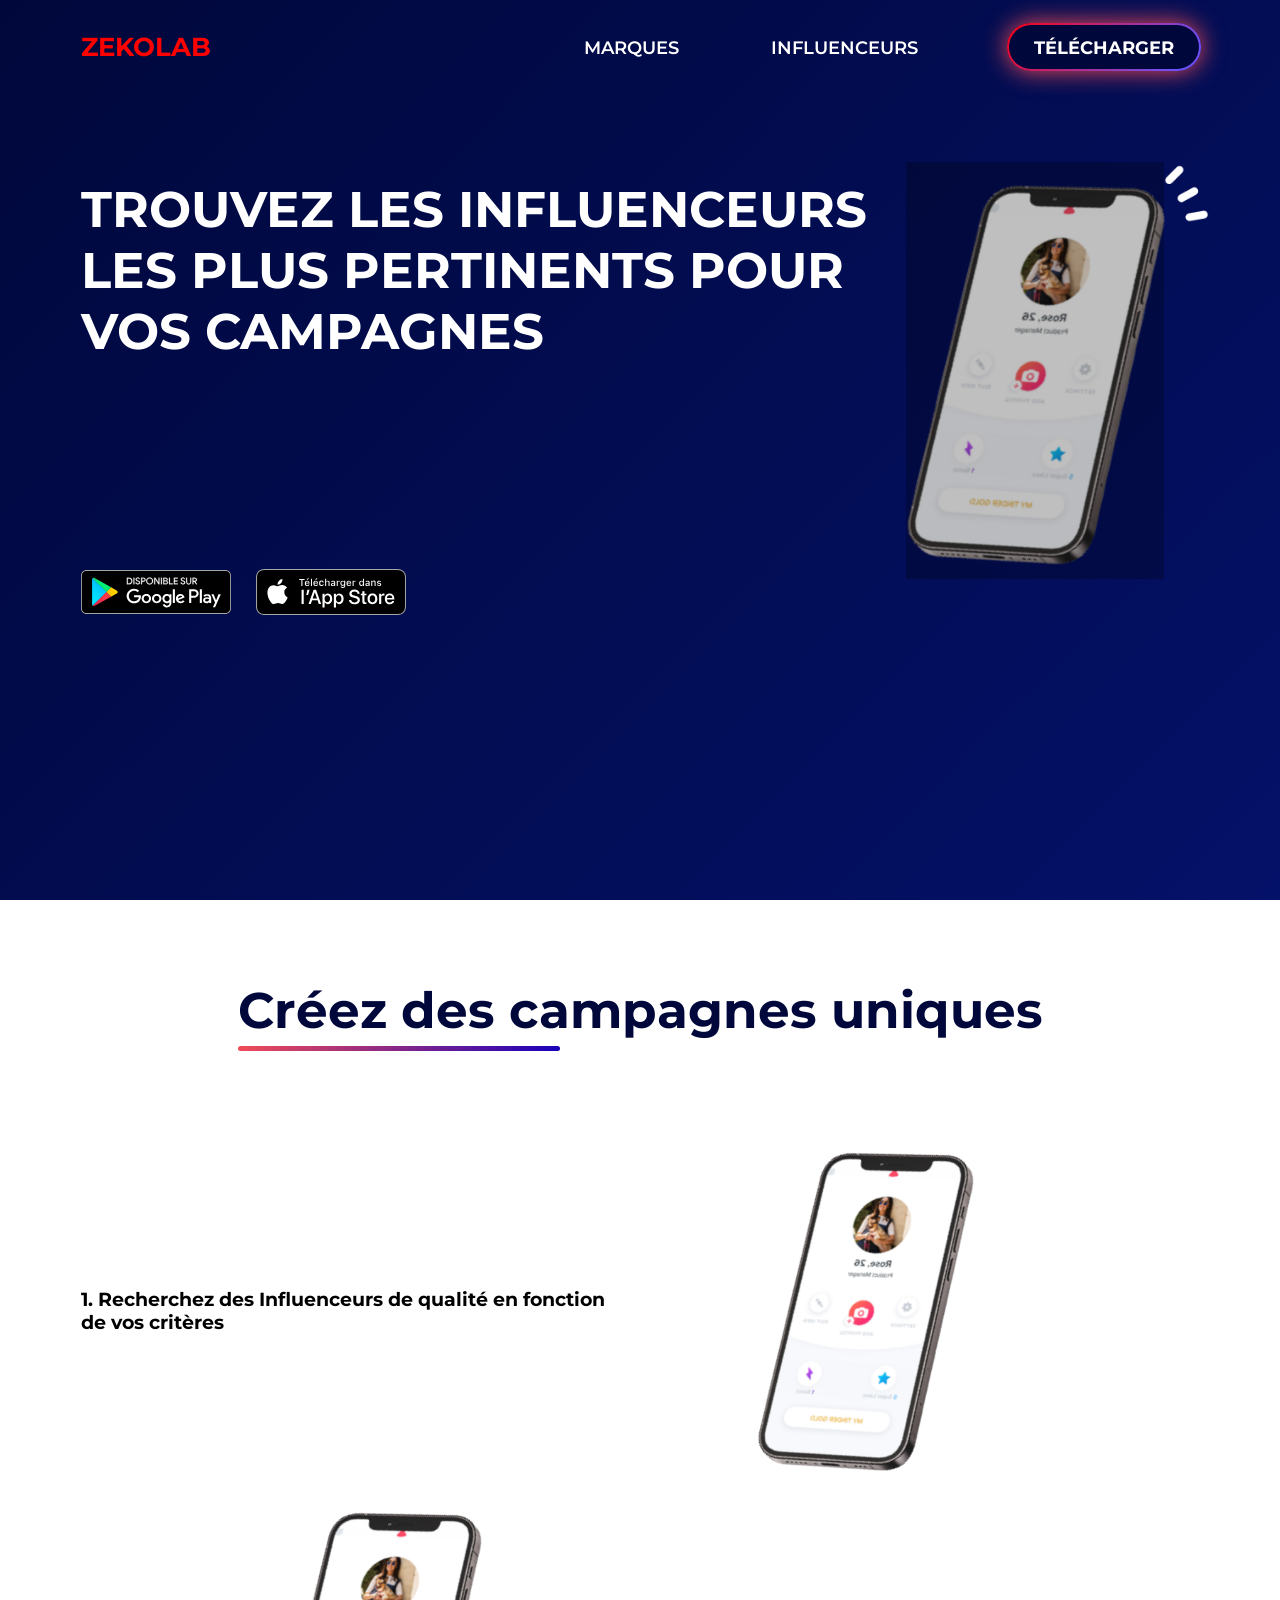
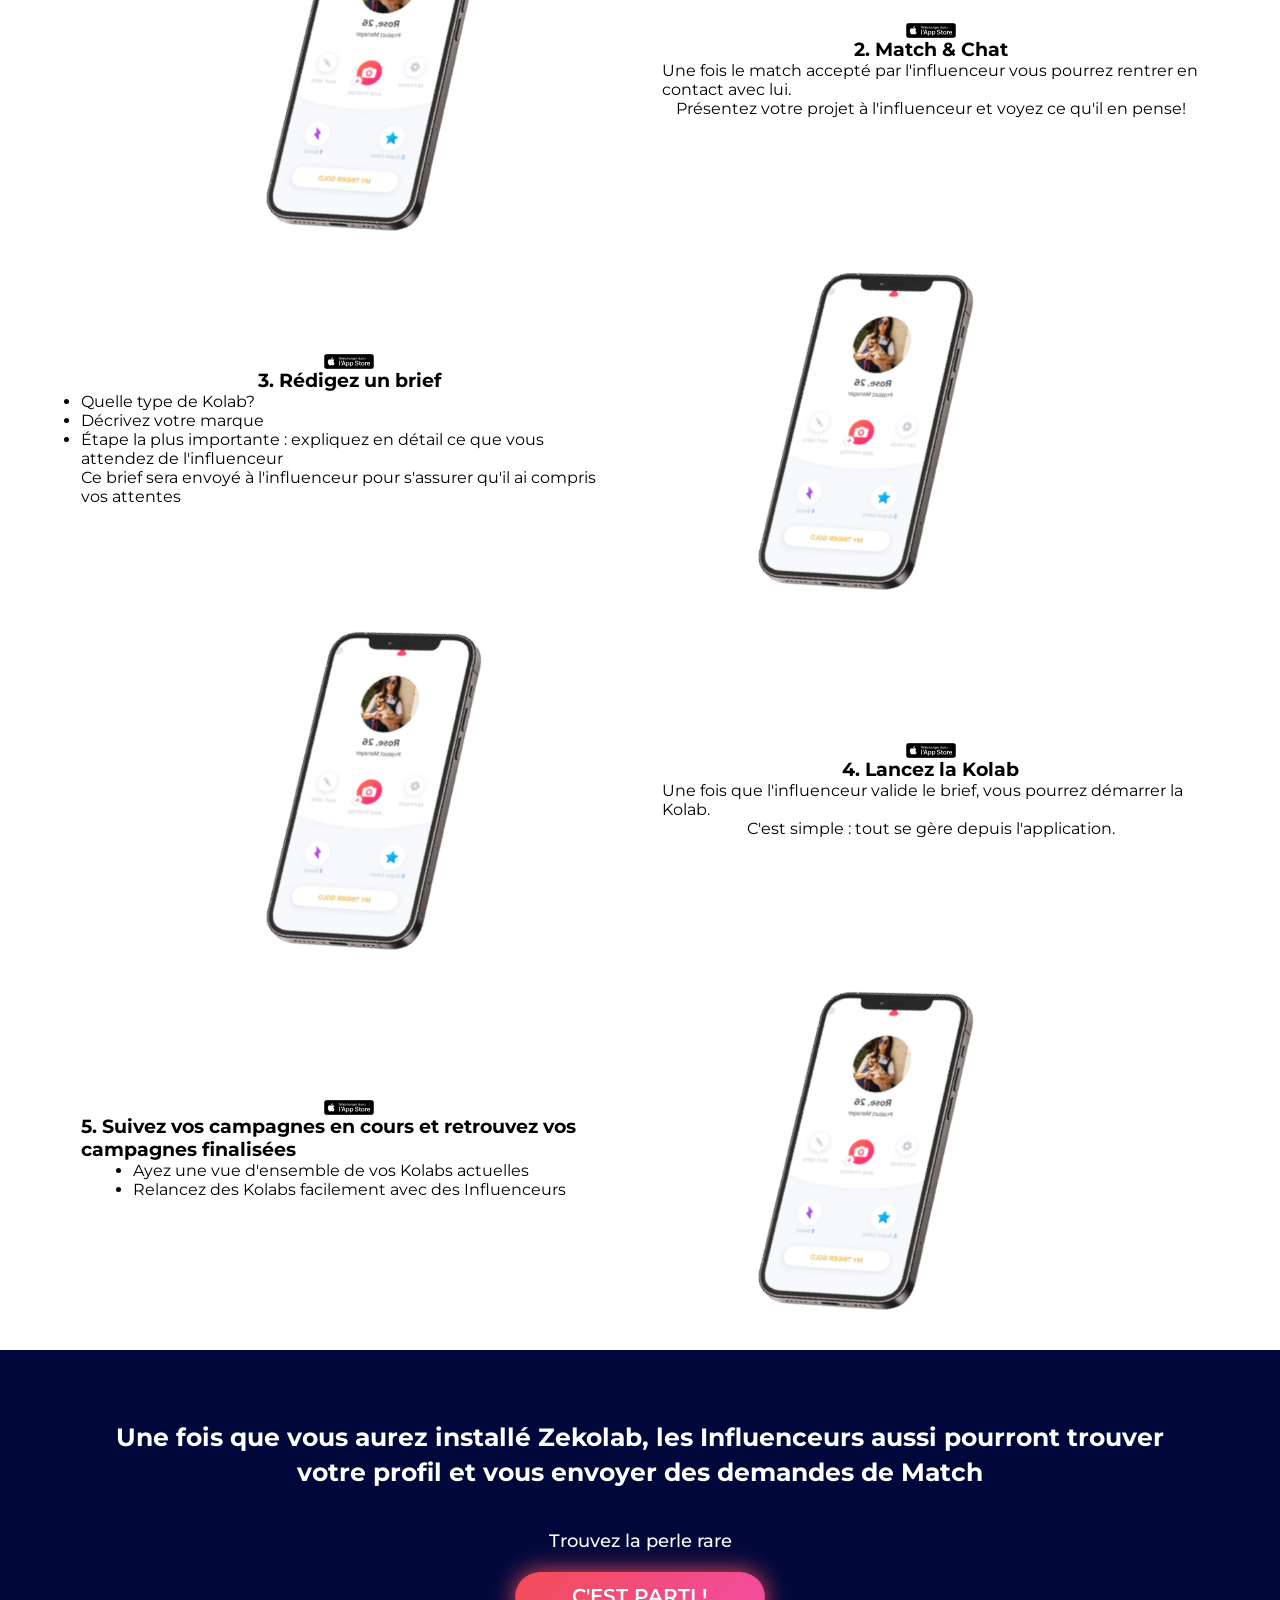
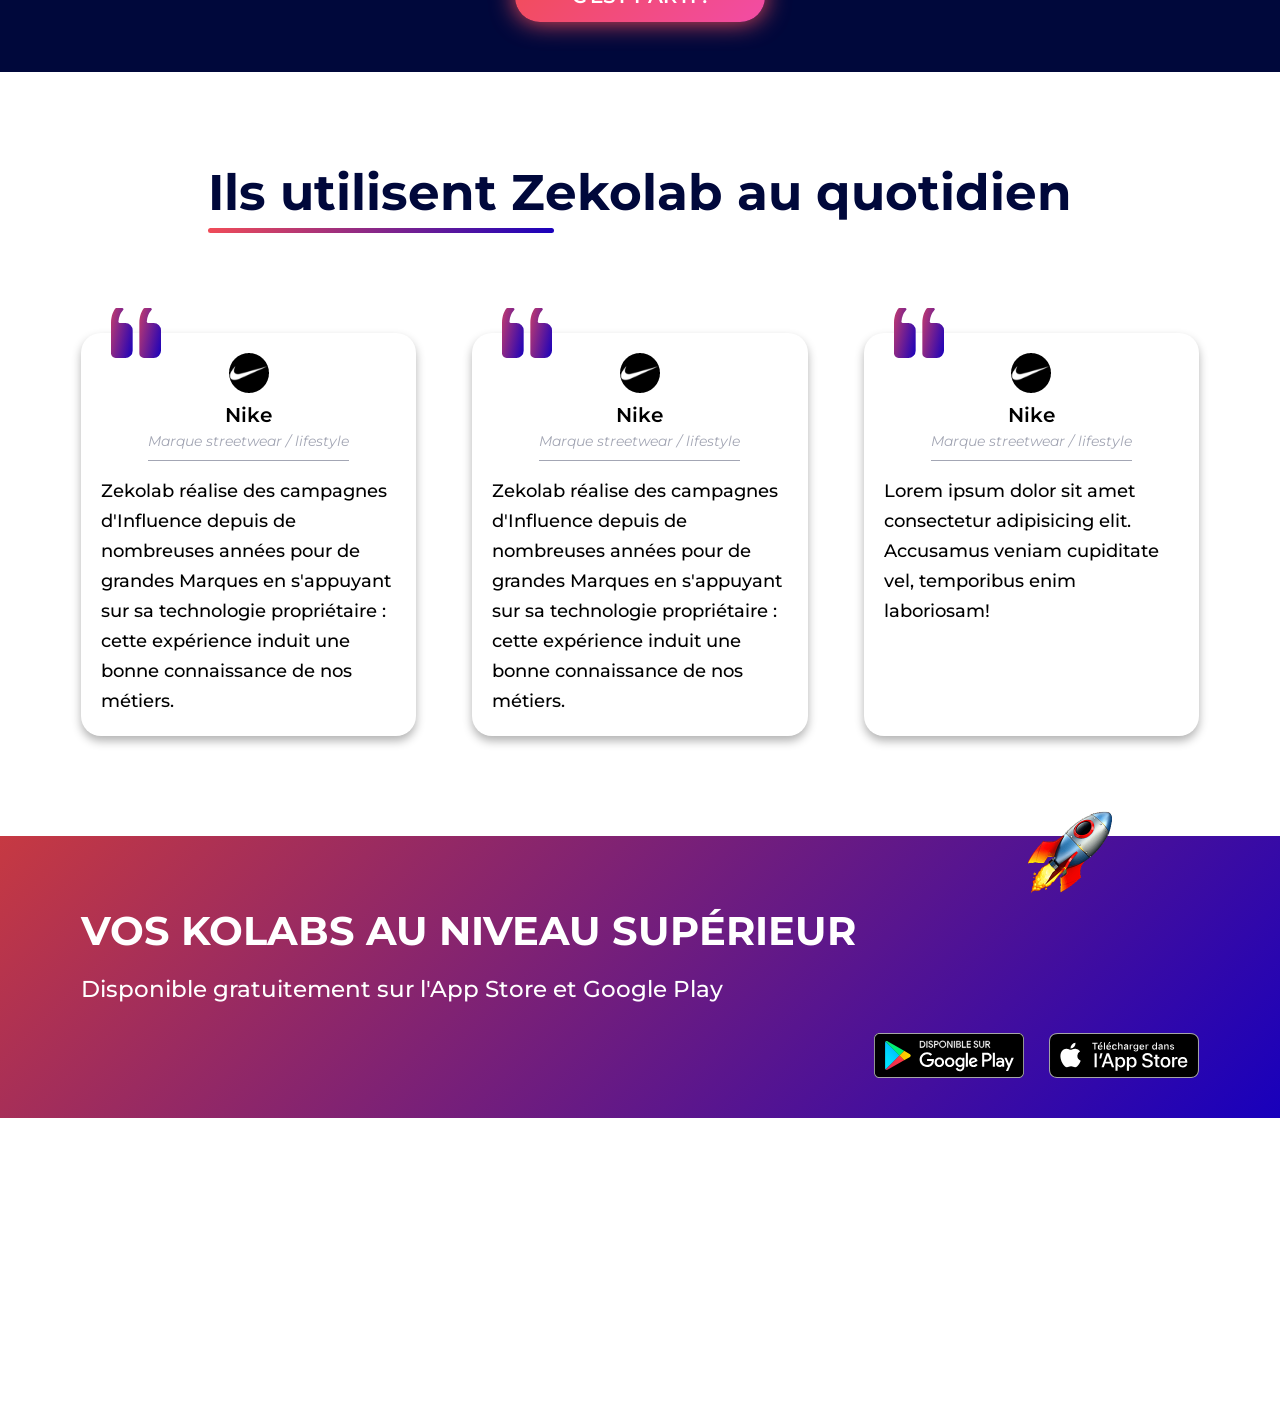
==== commit 30ccb211: "Last modif on hero" ====
--- a/features/marques.html
+++ b/features/marques.html
@@ -8,7 +8,7 @@
 
     <!-- LINKING CSS SHEETS  -->
     <link rel="stylesheet" href="../css/styles.css">
-    <title>Zekolab | La première application de rencontres entre marques et influenceurs</title>
+    <title>Zekolab | La première application de rencontres entre Marques et Influenceurs</title>
 
     <!-- LINKING SCRIPTS -->
     <script src="../scripts/header.js" type="text/javascript" defer></script>
@@ -45,7 +45,7 @@
 
         <div class="container hero-content row between">
             <div class="hero_left">
-                <h1>Trouvez les influenceurs les plus pertinents pour vos campagnes</h1>
+                <h1>Trouvez les Influenceurs les plus pertinents pour vos campagnes</h1>
             </div>
             <!-- METTRE UN SOURCESET ??? -->
             <div class="hero_right">
@@ -73,8 +73,8 @@
             <div class="promote">
                 <div class="block">
                     <div class="infos">
-                        <img src="../assets/images/marques/icon-magnifying-glass.svg" alt="">
-                        <h3>1. Recherchez des influenceurs de qualité en fonction de vos critères</h3>
+                        <img src="../assets/images/Marques/icon-magnifying-glass.svg" alt="">
+                        <h3>1. Recherchez des Influenceurs de qualité en fonction de vos critères</h3>
                     </div>
                     <div class="mockup">
                         <img src="../assets/images/mockup-phone.png" alt="" class="mockup">
@@ -127,7 +127,7 @@
                         <h3>5. Suivez vos campagnes en cours et retrouvez vos campagnes finalisées</h3>
                         <ul>
                             <li>Ayez une vue d'ensemble de vos Kolabs actuelles</li>
-                            <li>Relancez des Kolabs facilement avec des influenceurs</li>
+                            <li>Relancez des Kolabs facilement avec des Influenceurs</li>
                         </ul>
                     </div>
                     <div class="mockup">
@@ -137,10 +137,10 @@
             </div>
         </section>
 
-        <!-- ==== VERSION POUR LES MARQUES ==== -->
+        <!-- ==== VERSION POUR LES Marques ==== -->
         <section class="go">
             <div class="container">
-                <h3>Une fois que vous aurez installé Zekolab, les influenceurs aussi pourront trouver votre profil et vous envoyer des demandes de Match</h3>
+                <h3>Une fois que vous aurez installé Zekolab, les Influenceurs aussi pourront trouver votre profil et vous envoyer des demandes de Match</h3>
                 <p>Trouvez la perle rare</p>
                 <div class="btn_container btn-red">
                     <a href="#" class="btn">C'est parti !</a>
@@ -159,7 +159,7 @@
                     <p class="brand-name">Nike</p>
                     <p class="brand-desc">Marque streetwear / lifestyle</p>
                     <p class="brand-text">
-                        Zekolab réalise des campagnes d'Influence depuis de nombreuses années pour de grandes marques en
+                        Zekolab réalise des campagnes d'Influence depuis de nombreuses années pour de grandes Marques en
                         s'appuyant sur sa technologie propriétaire : cette expérience induit une bonne connaissance de
                         nos métiers.
                     </p>
@@ -169,7 +169,7 @@
                     <p class="brand-name">Nike</p>
                     <p class="brand-desc">Marque streetwear / lifestyle</p>
                     <p class="brand-text">
-                        Zekolab réalise des campagnes d'Influence depuis de nombreuses années pour de grandes marques en
+                        Zekolab réalise des campagnes d'Influence depuis de nombreuses années pour de grandes Marques en
                         s'appuyant sur sa technologie propriétaire : cette expérience induit une bonne connaissance de
                         nos métiers.
                     </p>
--- a/css/styles.css
+++ b/css/styles.css
@@ -364,6 +364,10 @@
 /* === HEADER === */
 header {
   padding-top: 2.5rem;
+}
+header .logo {
+  display: flex;
+  align-items: center;
 }
 header.active {
   width: 100vw;
@@ -480,6 +484,7 @@
   z-index: 0;
   padding-left: 1.6rem;
   padding-right: 1.6rem;
+  height: 100vh;
 }
 .hero h1 {
   color: #FFF;
@@ -501,7 +506,7 @@
 }
 .hero .container-ctas {
   column-gap: 4rem;
-  margin-bottom: 10rem;
+  margin-bottom: 6rem;
 }
 @media (max-width: 767px) {
   .hero .container-ctas {
@@ -509,7 +514,7 @@
     row-gap: 2.5rem;
   }
   .hero .container-ctas .btn_container {
-    padding-top: 0.8rem;
+    padding-top: 0.7rem;
     height: 35px;
     border-radius: 25px;
   }
@@ -524,7 +529,12 @@
   }
 }
 .hero-content {
-  padding-top: 4rem;
+  padding-top: 11rem;
+}
+@media (max-width: 767px) {
+  .hero-content {
+    padding-top: 4rem;
+  }
 }
 .hero-content .hero_left {
   width: 75%;
@@ -541,6 +551,7 @@
 }
 @media (max-width: 767px) {
   .hero-content .hero_right {
+    max-width: 170px;
     width: 50%;
     margin: 0 auto 3rem;
   }
@@ -548,6 +559,14 @@
 @media (max-width: 767px) {
   .hero-content {
     padding-top: 5rem;
+  }
+}
+@media (min-width: 420px) and (max-width: 767px) {
+  .hero .container-ctas {
+    align-items: center;
+  }
+  .hero .container-ctas .btn_container {
+    width: 350px;
   }
 }
 
@@ -565,11 +584,6 @@
 }
 .badge-store img {
   width: 15rem;
-}
-@media (max-width: 900px) {
-  .badge-store img {
-    width: 20rem;
-  }
 }
 @media (max-width: 767px) {
   .badge-store img {
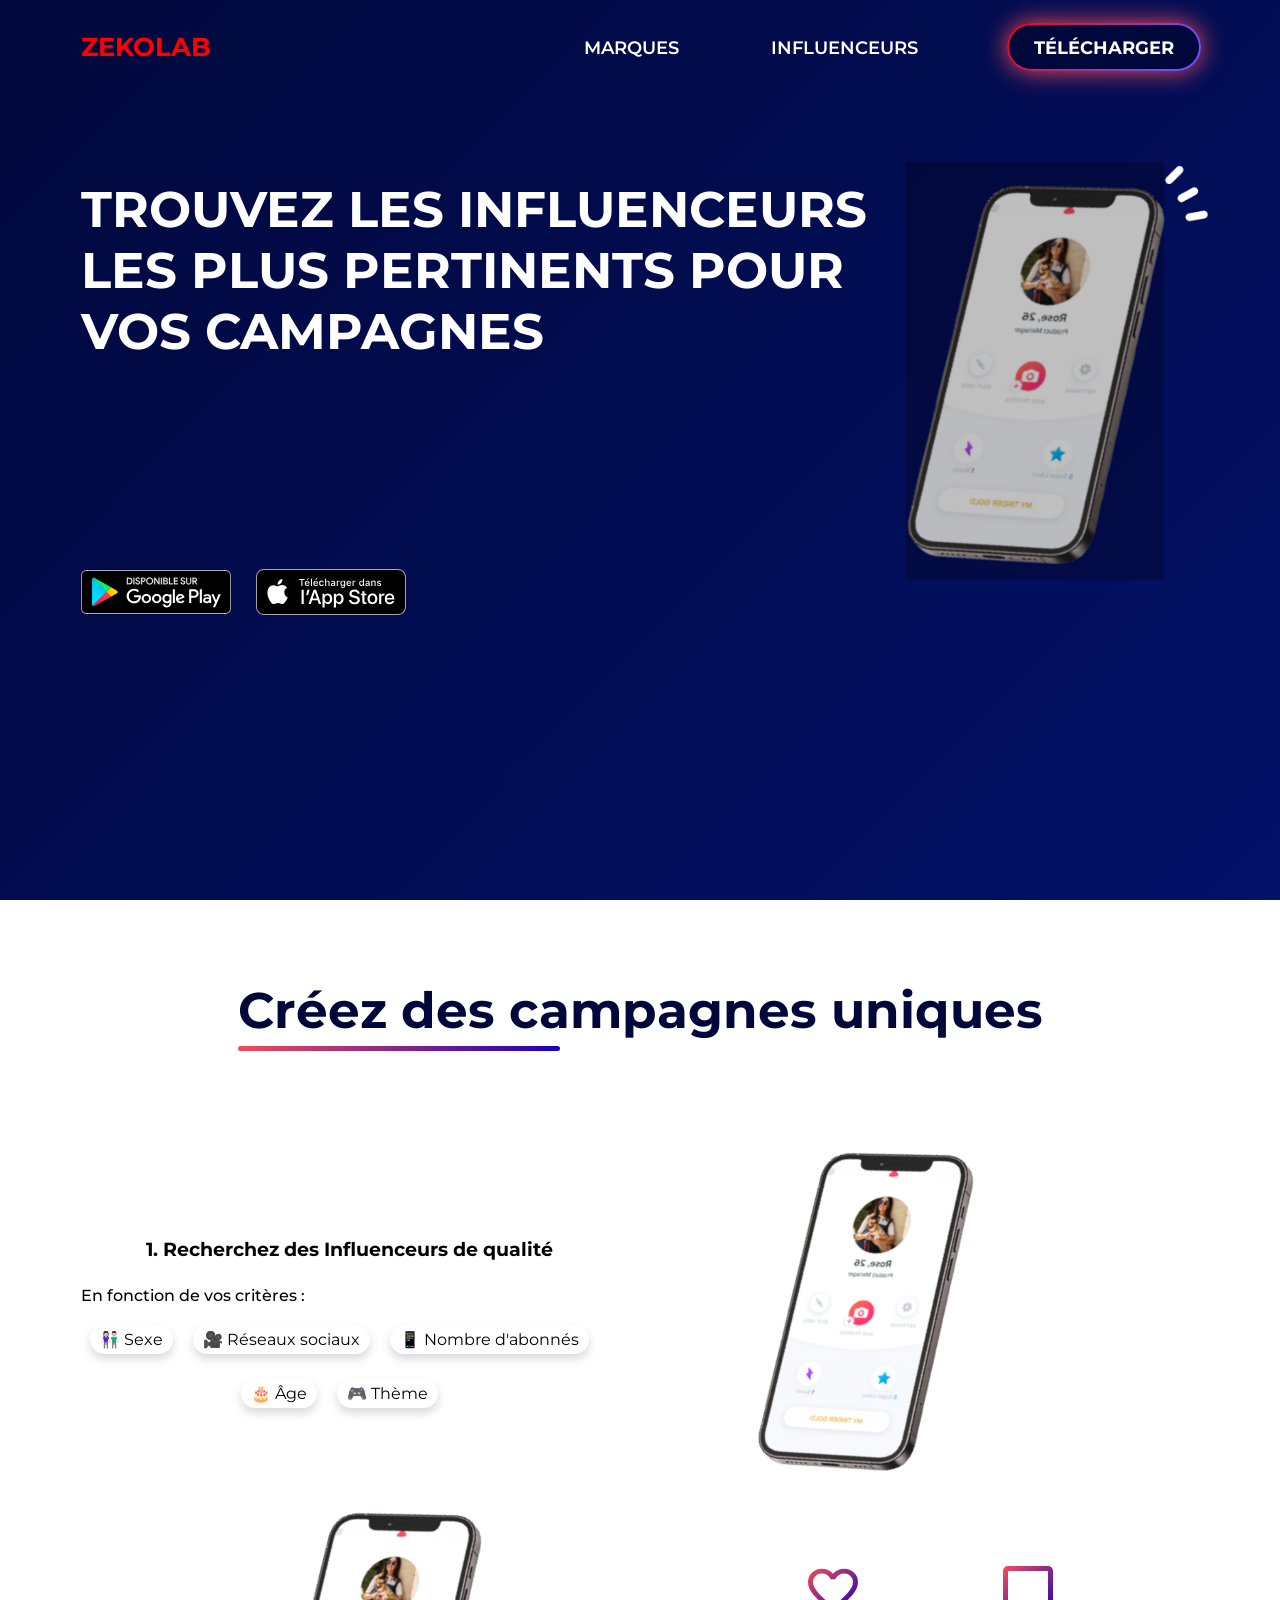
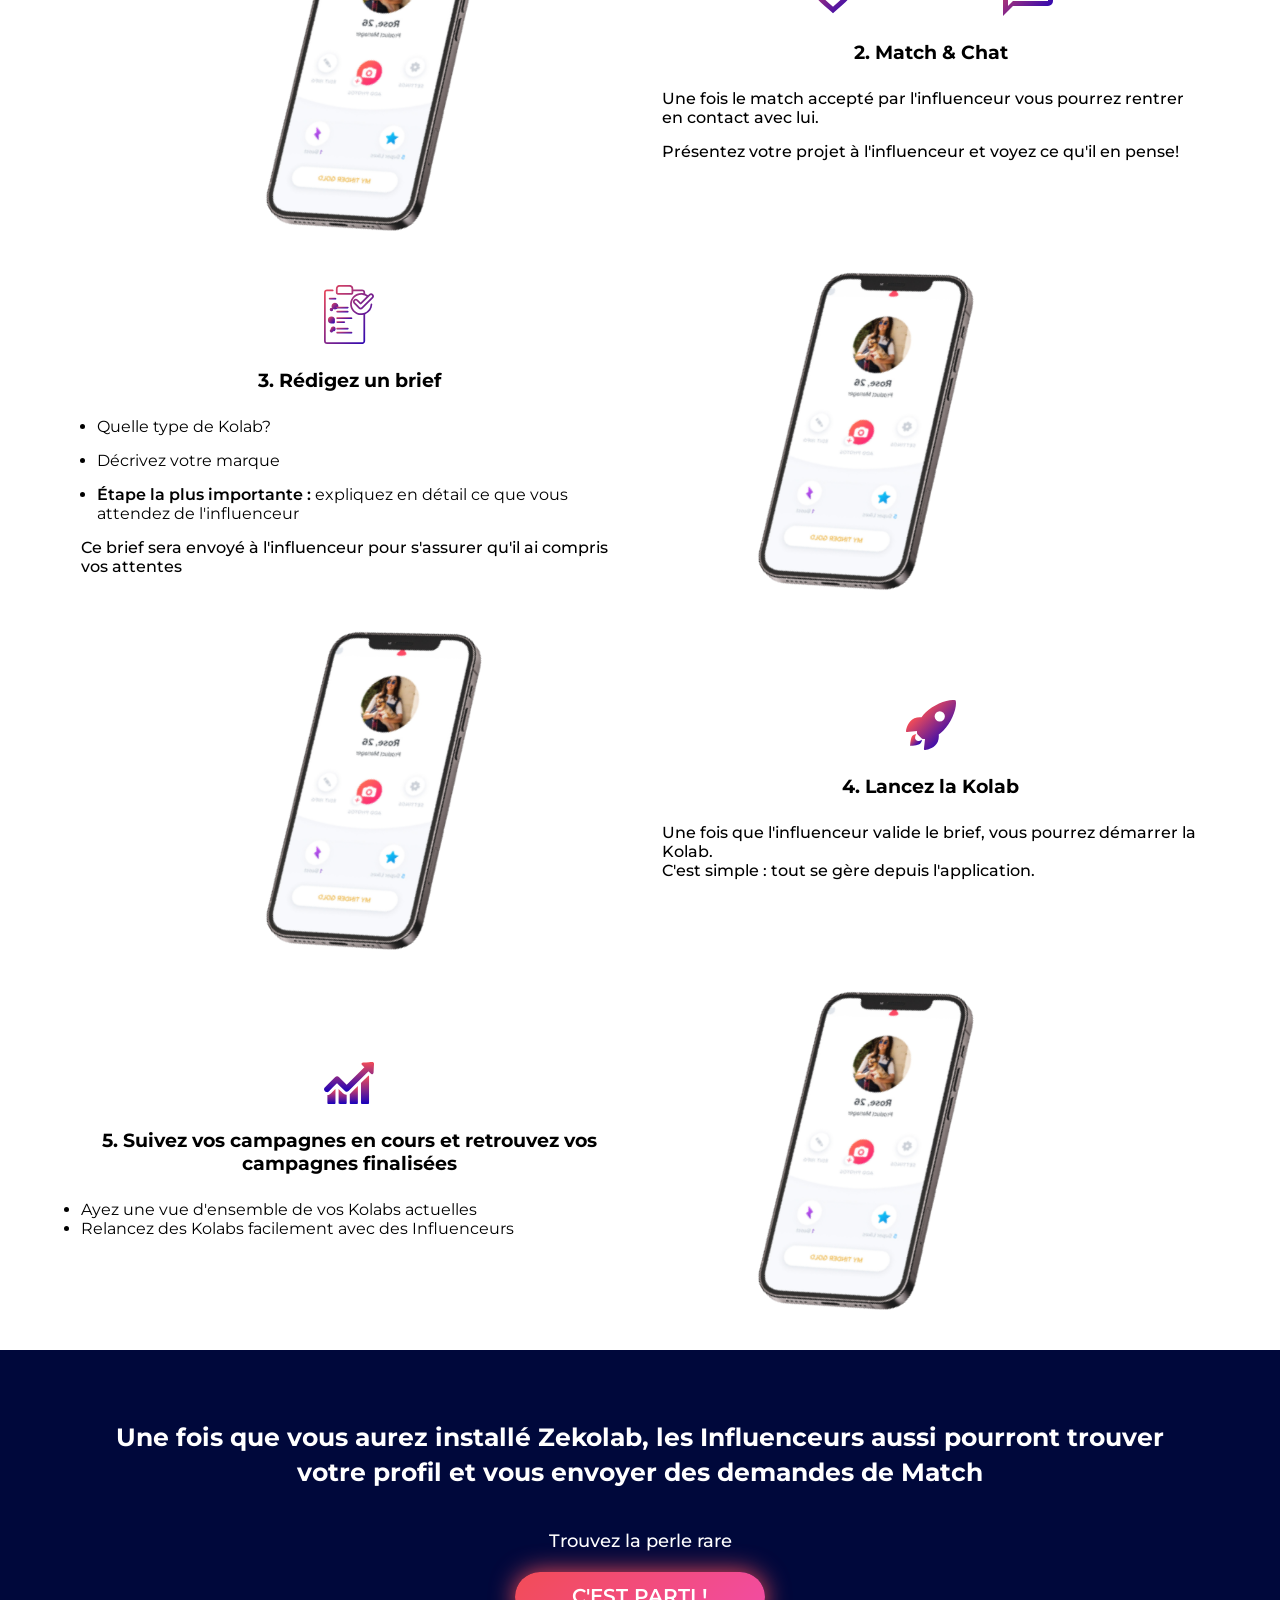
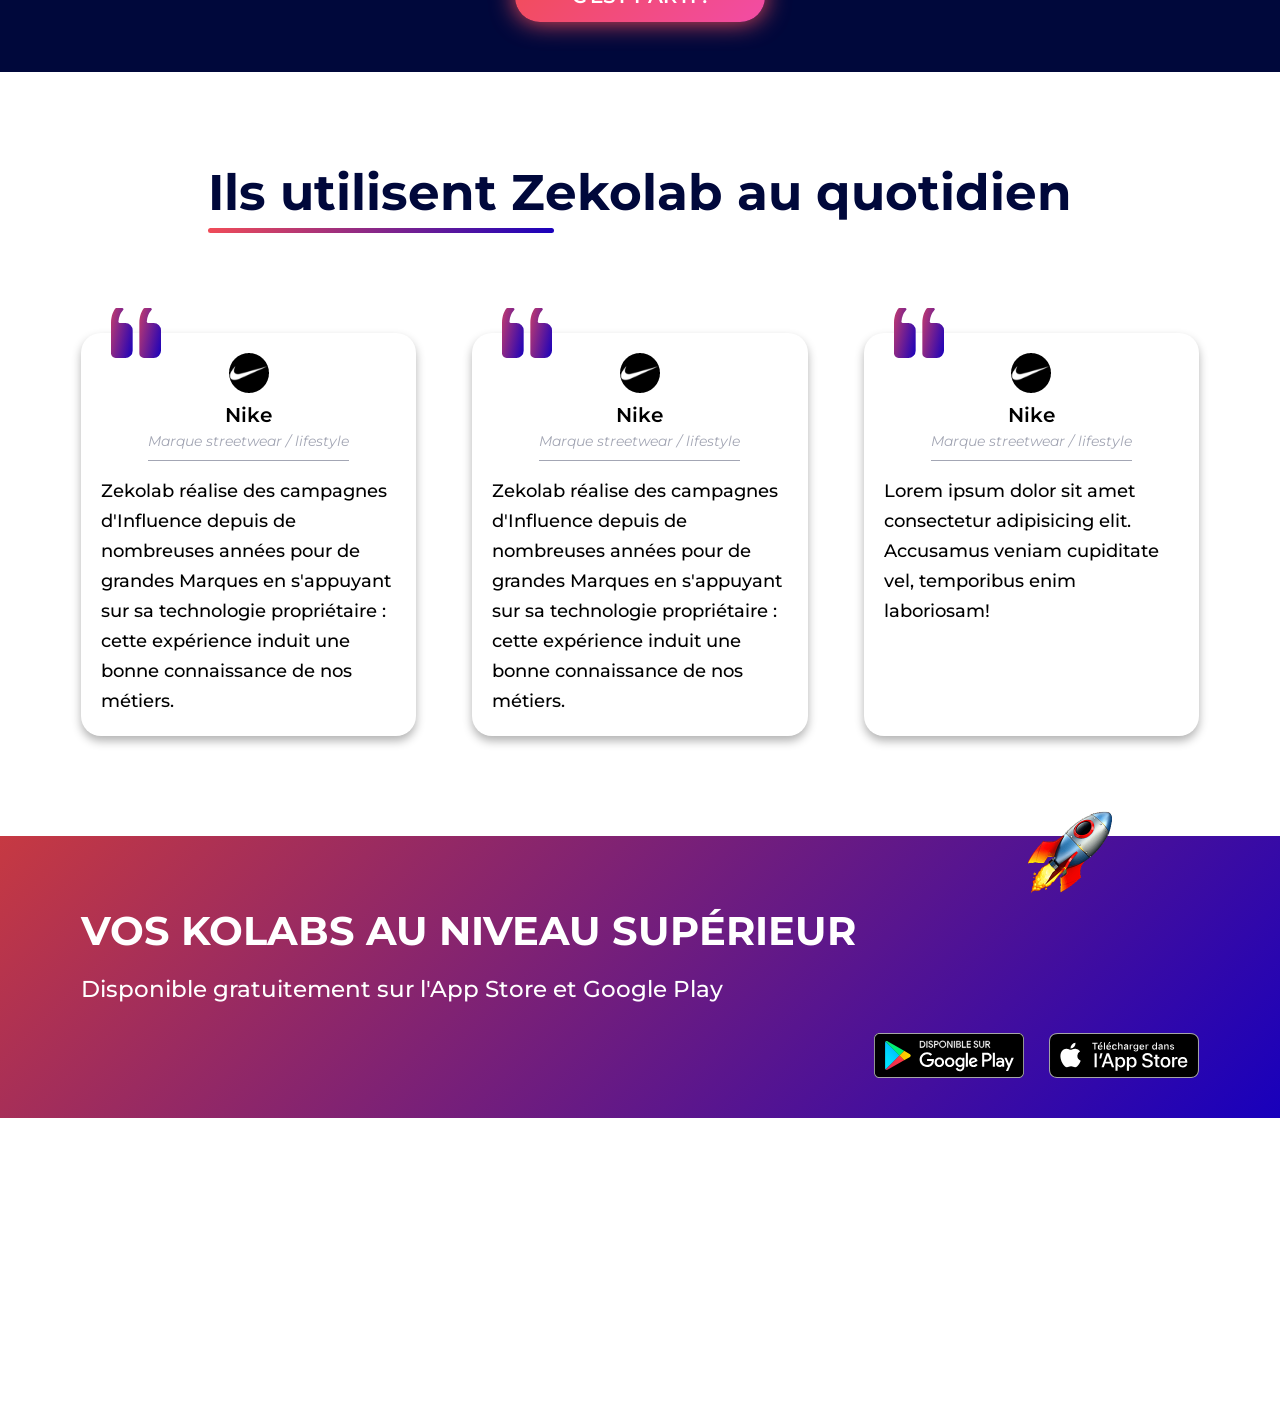
==== commit 1bdc24d8: "Responsive on Brand page" ====
--- a/features/marques.html
+++ b/features/marques.html
@@ -74,16 +74,27 @@
                 <div class="block">
                     <div class="infos">
                         <img src="../assets/images/Marques/icon-magnifying-glass.svg" alt="">
-                        <h3>1. Recherchez des Influenceurs de qualité en fonction de vos critères</h3>
-                    </div>
-                    <div class="mockup">
-                        <img src="../assets/images/mockup-phone.png" alt="" class="mockup">
-                    </div>
-                </div>
-
-                <div class="block">
-                    <div class="infos">
-                        <img src="../assets/images/badge-appstore.svg" alt="">
+                        <h3>1. Recherchez des Influenceurs de qualité</h3>
+                        <p>En fonction de vos critères :</p>
+                        <ul class="row">
+                            <li>👫🏻 Sexe</li>
+                            <li>🎥 Réseaux sociaux</li>
+                            <li>📱 Nombre d'abonnés</li>
+                            <li>🎂 Âge</li>
+                            <li>🎮 Thème</li>
+                        </ul>
+                    </div>
+                    <div class="mockup">
+                        <img src="../assets/images/mockup-phone.png" alt="" class="mockup">
+                    </div>
+                </div>
+
+                <div class="block">
+                    <div class="infos">
+                        <div class="row">
+                            <img src="../assets/images/marques/icon-heart.svg" alt="Icône de coeur">
+                            <img src="../assets/images/marques/icon-chat.svg" alt="Icône de tchat">
+                        </div>
                         <h3>2. Match & Chat</h3>
                         <p>Une fois le match accepté par l'influenceur vous pourrez rentrer en contact avec lui.</p>
                         <p>Présentez votre projet à l'influenceur et voyez ce qu'il en pense!</p>
@@ -95,12 +106,12 @@
 
                 <div class="block">
                     <div class="infos">
-                        <img src="../assets/images/badge-appstore.svg" alt="">
+                        <img src="../assets/images/marques/icon-brief.svg" alt="">
                         <h3>3. Rédigez un brief</h3>
                         <ul>
                             <li>Quelle type de Kolab?</li>
                             <li>Décrivez votre marque</li>
-                            <li>Étape la plus importante : expliquez en détail ce que vous attendez de l'influenceur</li>
+                            <li><span>Étape la plus importante :</span> expliquez en détail ce que vous attendez de l'influenceur</li>
                         </ul>
                         <p>Ce brief sera envoyé à l'influenceur pour s'assurer qu'il ai compris vos attentes</p>
                     </div>
@@ -111,7 +122,7 @@
 
                 <div class="block">
                     <div class="infos">
-                        <img src="../assets/images/badge-appstore.svg" alt="">
+                        <img src="../assets/images/marques/icon-rocket.svg" alt="Icône de fusée">
                         <h3>4. Lancez la Kolab</h3>
                         <p>Une fois que l'influenceur valide le brief, vous pourrez démarrer la Kolab.</p>
                         <p>C'est simple : tout se gère depuis l'application.</p>
@@ -123,7 +134,7 @@
 
                 <div class="block">
                     <div class="infos">
-                        <img src="../assets/images/badge-appstore.svg" alt="">
+                        <img src="../assets/images/marques/icon-graph.svg" alt="Stonks with Zekolab">
                         <h3>5. Suivez vos campagnes en cours et retrouvez vos campagnes finalisées</h3>
                         <ul>
                             <li>Ayez une vue d'ensemble de vos Kolabs actuelles</li>
--- a/css/styles.css
+++ b/css/styles.css
@@ -139,6 +139,7 @@
   }
 }
 
+/* === TITLE === */
 .title_container {
   text-align: center;
   padding-left: 1.6rem;
@@ -168,6 +169,11 @@
     font-size: 3.5rem;
     line-height: 4.5rem;
   }
+}
+
+/* === CLASSES === */
+.overflow-hidden {
+  overflow: hidden;
 }
 
 /* === GO SECTION === */
@@ -628,29 +634,55 @@
   font-size: 1.8rem;
 }
 
-.campain ul {
-  list-style-type: disc;
-}
 .campain h2 {
   margin-top: 8rem;
 }
 .campain .block {
   display: flex;
+  align-items: center;
+}
+@media (max-width: 767px) {
+  .campain .block:nth-child(1n) {
+    flex-direction: column !important;
+    justify-content: center;
+  }
 }
 .campain .block .infos {
   width: 48%;
-  display: flex;
-  flex-direction: column;
-  align-items: center;
-  justify-content: center;
+}
+@media (max-width: 767px) {
+  .campain .block .infos {
+    width: 75%;
+  }
 }
 .campain .block .infos img {
   width: 50px;
   height: auto;
+  margin: 0 auto 2.5rem;
+}
+.campain .block .infos h3 {
+  margin-bottom: 2.5rem;
+  text-align: center;
+}
+.campain .block .infos p {
+  font-weight: 500;
+}
+.campain .block .infos ul {
+  justify-content: center;
+  row-gap: 2.5rem;
+  margin-top: 2rem;
 }
 .campain .block .mockup {
   width: 48%;
 }
+@media (max-width: 767px) {
+  .campain .block .mockup {
+    width: 60%;
+  }
+  .campain .block .mockup img {
+    margin: 6rem auto !important;
+  }
+}
 .campain .block .mockup img {
   margin: 0 auto;
 }
@@ -659,6 +691,34 @@
 }
 .campain .block:nth-child(even) {
   flex-direction: row-reverse;
+}
+.campain .block:nth-child(1) li {
+  padding: 0.5rem 1rem;
+  border-radius: 2rem;
+  box-shadow: 0 5px 10px #d9d9d9;
+  margin-right: 2rem;
+}
+.campain .block:nth-child(2) .infos > div {
+  justify-content: space-evenly;
+}
+.campain .block:nth-child(2) .infos > div img {
+  margin: 0 0 2.5rem;
+}
+.campain .block:nth-child(2) p {
+  margin-bottom: 1.5rem;
+}
+.campain .block:nth-child(3) ul {
+  list-style-type: disc;
+}
+.campain .block:nth-child(3) ul li {
+  margin-bottom: 1.5rem;
+  margin-left: 16px;
+}
+.campain .block:nth-child(3) ul li span {
+  font-weight: 600;
+}
+.campain .block:nth-child(5) ul {
+  list-style-type: disc;
 }
 
 a {
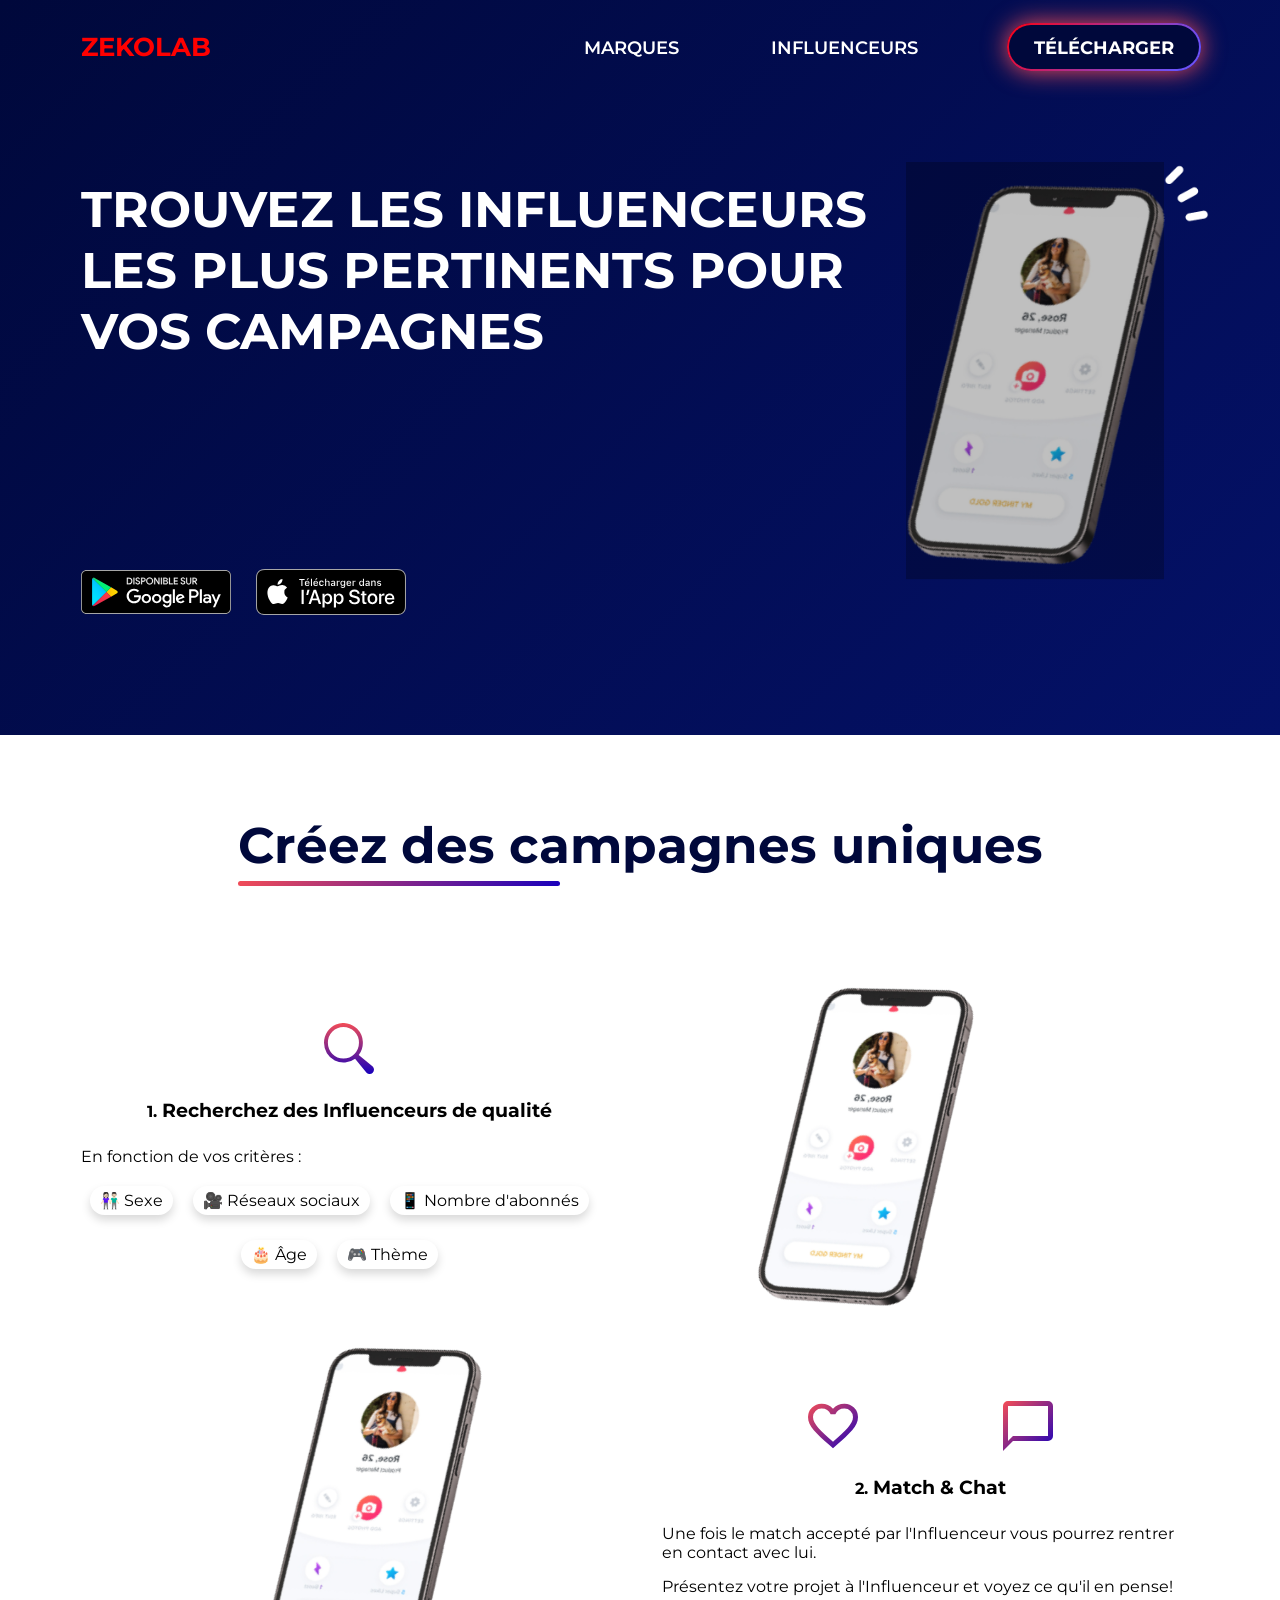
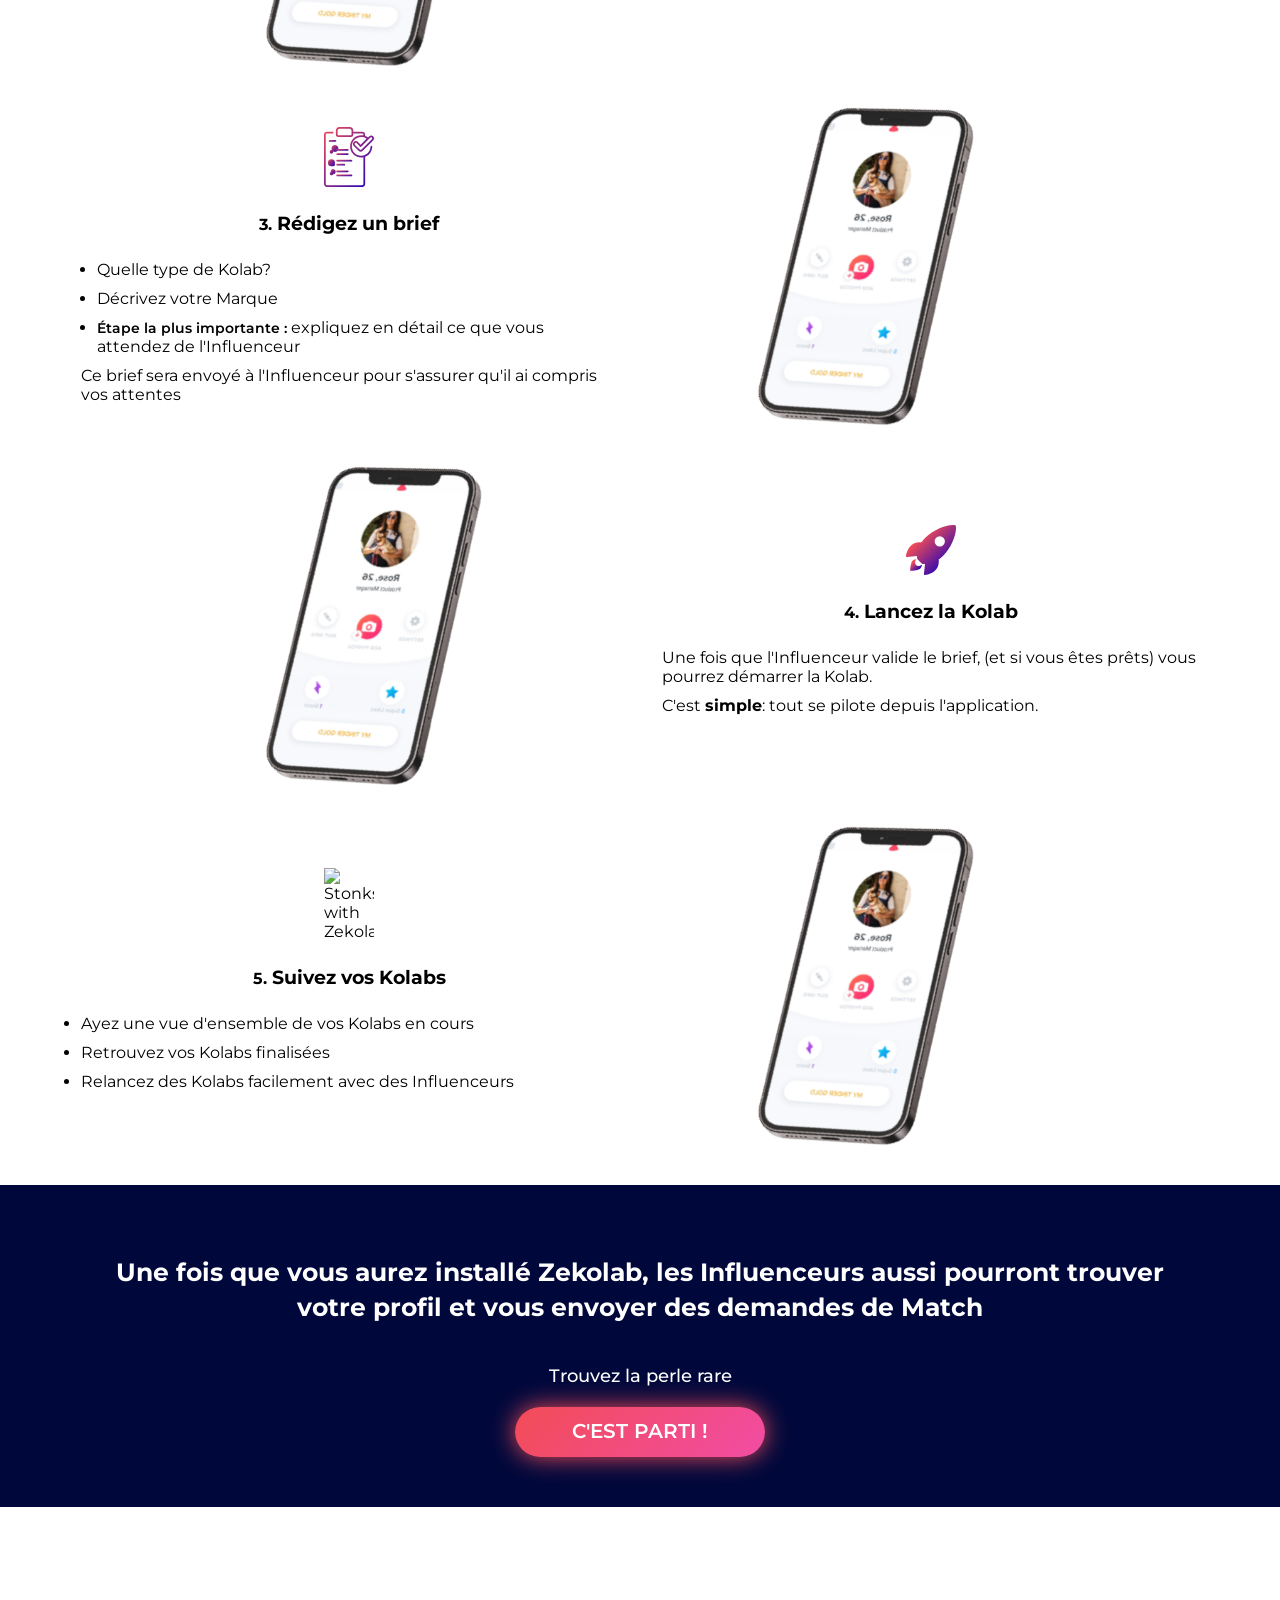
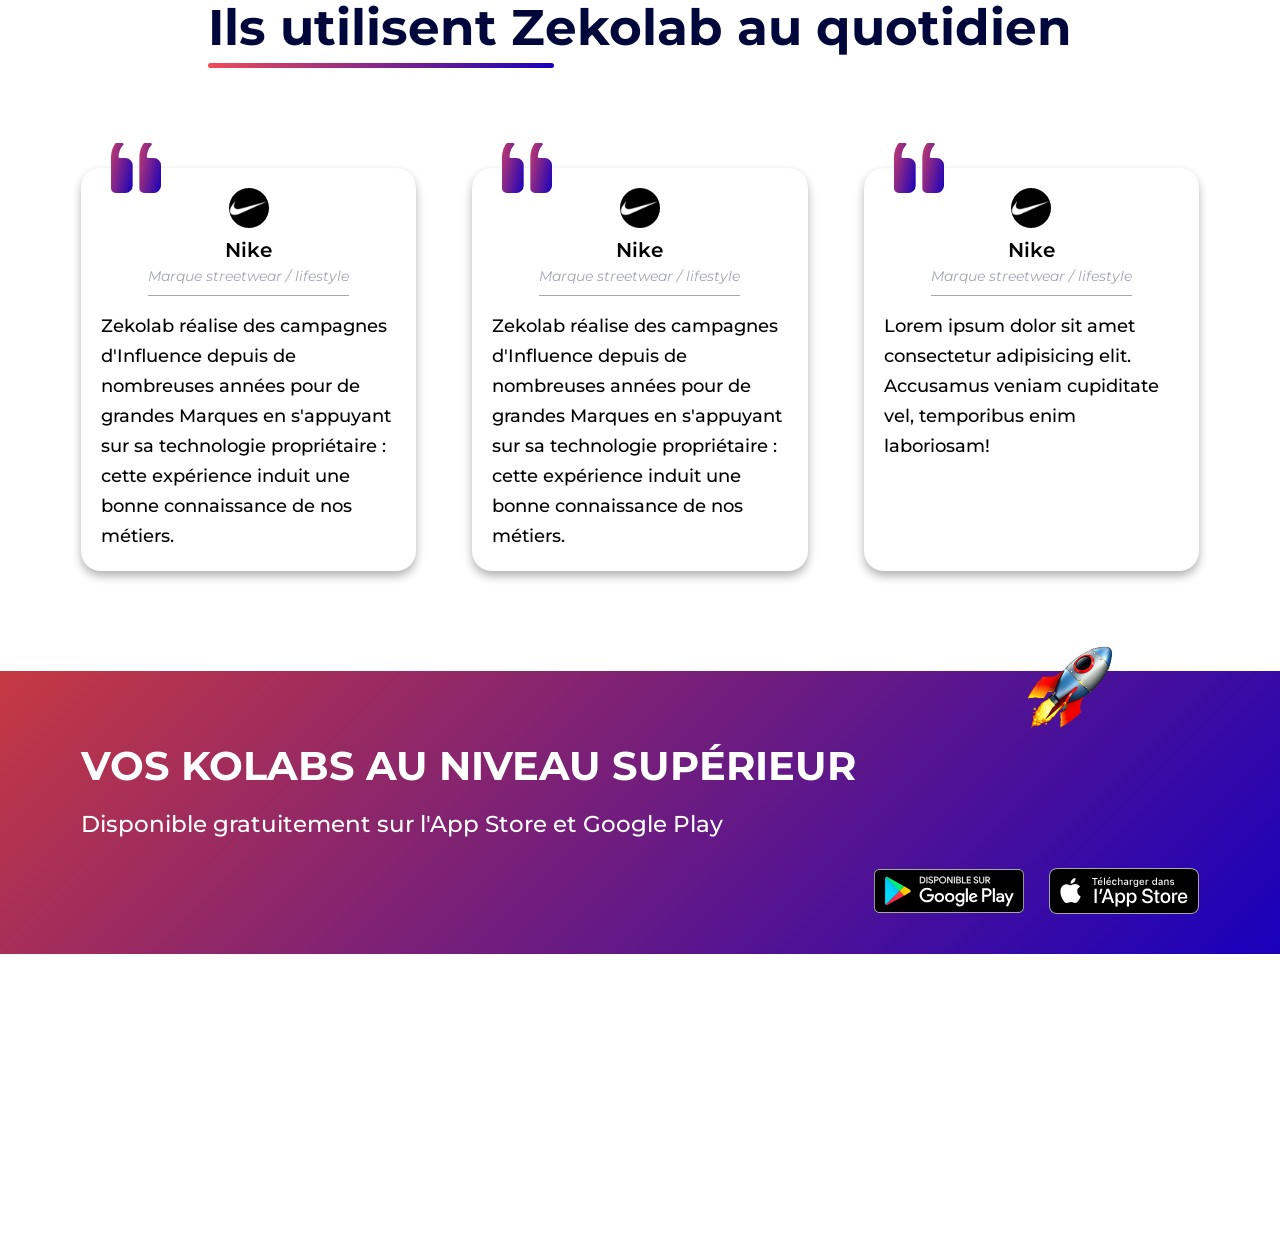
==== commit 43a986c7: "Fixing height of the hero" ====
--- a/features/marques.html
+++ b/features/marques.html
@@ -73,8 +73,8 @@
             <div class="promote">
                 <div class="block">
                     <div class="infos">
-                        <img src="../assets/images/Marques/icon-magnifying-glass.svg" alt="">
-                        <h3>1. Recherchez des Influenceurs de qualité</h3>
+                        <img src="../assets/images/marques/icon-magnifying-glass.svg" alt="">
+                        <h3><span class="infos_num">1.</span> Recherchez des Influenceurs de qualité</h3>
                         <p>En fonction de vos critères :</p>
                         <ul class="row">
                             <li>👫🏻 Sexe</li>
@@ -95,9 +95,9 @@
                             <img src="../assets/images/marques/icon-heart.svg" alt="Icône de coeur">
                             <img src="../assets/images/marques/icon-chat.svg" alt="Icône de tchat">
                         </div>
-                        <h3>2. Match & Chat</h3>
-                        <p>Une fois le match accepté par l'influenceur vous pourrez rentrer en contact avec lui.</p>
-                        <p>Présentez votre projet à l'influenceur et voyez ce qu'il en pense!</p>
+                        <h3><span class="infos_num">2.</span> Match & Chat</h3>
+                        <p>Une fois le match accepté par l'Influenceur vous pourrez rentrer en contact avec lui.</p>
+                        <p>Présentez votre projet à l'Influenceur et voyez ce qu'il en pense!</p>
                     </div>
                     <div class="mockup">
                         <img src="../assets/images/mockup-phone.png" alt="" class="mockup">
@@ -107,13 +107,13 @@
                 <div class="block">
                     <div class="infos">
                         <img src="../assets/images/marques/icon-brief.svg" alt="">
-                        <h3>3. Rédigez un brief</h3>
+                        <h3><span class="infos_num">3.</span> Rédigez un brief</h3>
                         <ul>
                             <li>Quelle type de Kolab?</li>
-                            <li>Décrivez votre marque</li>
-                            <li><span>Étape la plus importante :</span> expliquez en détail ce que vous attendez de l'influenceur</li>
+                            <li>Décrivez votre Marque</li>
+                            <li><span>Étape la plus importante :</span> expliquez en détail ce que vous attendez de l'Influenceur</li>
                         </ul>
-                        <p>Ce brief sera envoyé à l'influenceur pour s'assurer qu'il ai compris vos attentes</p>
+                        <p>Ce brief sera envoyé à l'Influenceur pour s'assurer qu'il ai compris vos attentes</p>
                     </div>
                     <div class="mockup">
                         <img src="../assets/images/mockup-phone.png" alt="" class="mockup">
@@ -123,21 +123,22 @@
                 <div class="block">
                     <div class="infos">
                         <img src="../assets/images/marques/icon-rocket.svg" alt="Icône de fusée">
-                        <h3>4. Lancez la Kolab</h3>
-                        <p>Une fois que l'influenceur valide le brief, vous pourrez démarrer la Kolab.</p>
-                        <p>C'est simple : tout se gère depuis l'application.</p>
-                    </div>
-                    <div class="mockup">
-                        <img src="../assets/images/mockup-phone.png" alt="" class="mockup">
-                    </div>
-                </div>
-
-                <div class="block">
-                    <div class="infos">
-                        <img src="../assets/images/marques/icon-graph.svg" alt="Stonks with Zekolab">
-                        <h3>5. Suivez vos campagnes en cours et retrouvez vos campagnes finalisées</h3>
+                        <h3><span class="infos_num">4.</span> Lancez la Kolab</h3>
+                        <p>Une fois que l'Influenceur valide le brief, (et si vous êtes prêts) vous pourrez démarrer la Kolab.</p>
+                        <p>C'est <strong>simple</strong>: tout se pilote depuis l'application.</p>
+                    </div>
+                    <div class="mockup">
+                        <img src="../assets/images/mockup-phone.png" alt="" class="mockup">
+                    </div>
+                </div>
+
+                <div class="block">
+                    <div class="infos">
+                        <img src="../assets/images/Marques/icon-graph.svg" alt="Stonks with Zekolab">
+                        <h3><span class="infos_num">5.</span> Suivez vos Kolabs</h3>
                         <ul>
-                            <li>Ayez une vue d'ensemble de vos Kolabs actuelles</li>
+                            <li>Ayez une vue d'ensemble de vos Kolabs en cours</li>
+                            <li>Retrouvez vos Kolabs finalisées</li>
                             <li>Relancez des Kolabs facilement avec des Influenceurs</li>
                         </ul>
                     </div>
--- a/css/styles.css
+++ b/css/styles.css
@@ -490,7 +490,6 @@
   z-index: 0;
   padding-left: 1.6rem;
   padding-right: 1.6rem;
-  height: 100vh;
 }
 .hero h1 {
   color: #FFF;
@@ -634,6 +633,7 @@
   font-size: 1.8rem;
 }
 
+/* === FIXING ISSUE WITH THE HEIGHT === */
 .campain h2 {
   margin-top: 8rem;
 }
@@ -664,14 +664,14 @@
   margin-bottom: 2.5rem;
   text-align: center;
 }
-.campain .block .infos p {
-  font-weight: 500;
-}
 .campain .block .infos ul {
   justify-content: center;
   row-gap: 2.5rem;
   margin-top: 2rem;
 }
+.campain .block .infos_num {
+  font-size: 0.85em;
+}
 .campain .block .mockup {
   width: 48%;
 }
@@ -680,7 +680,7 @@
     width: 60%;
   }
   .campain .block .mockup img {
-    margin: 6rem auto !important;
+    margin: 4rem auto 6rem !important;
   }
 }
 .campain .block .mockup img {
@@ -711,14 +711,21 @@
   list-style-type: disc;
 }
 .campain .block:nth-child(3) ul li {
-  margin-bottom: 1.5rem;
+  margin-bottom: 1rem;
   margin-left: 16px;
 }
 .campain .block:nth-child(3) ul li span {
   font-weight: 600;
+  font-size: 0.9em;
+}
+.campain .block:nth-child(4) p {
+  margin-bottom: 1rem;
 }
 .campain .block:nth-child(5) ul {
   list-style-type: disc;
+}
+.campain .block:nth-child(5) ul li {
+  margin-bottom: 1rem;
 }
 
 a {
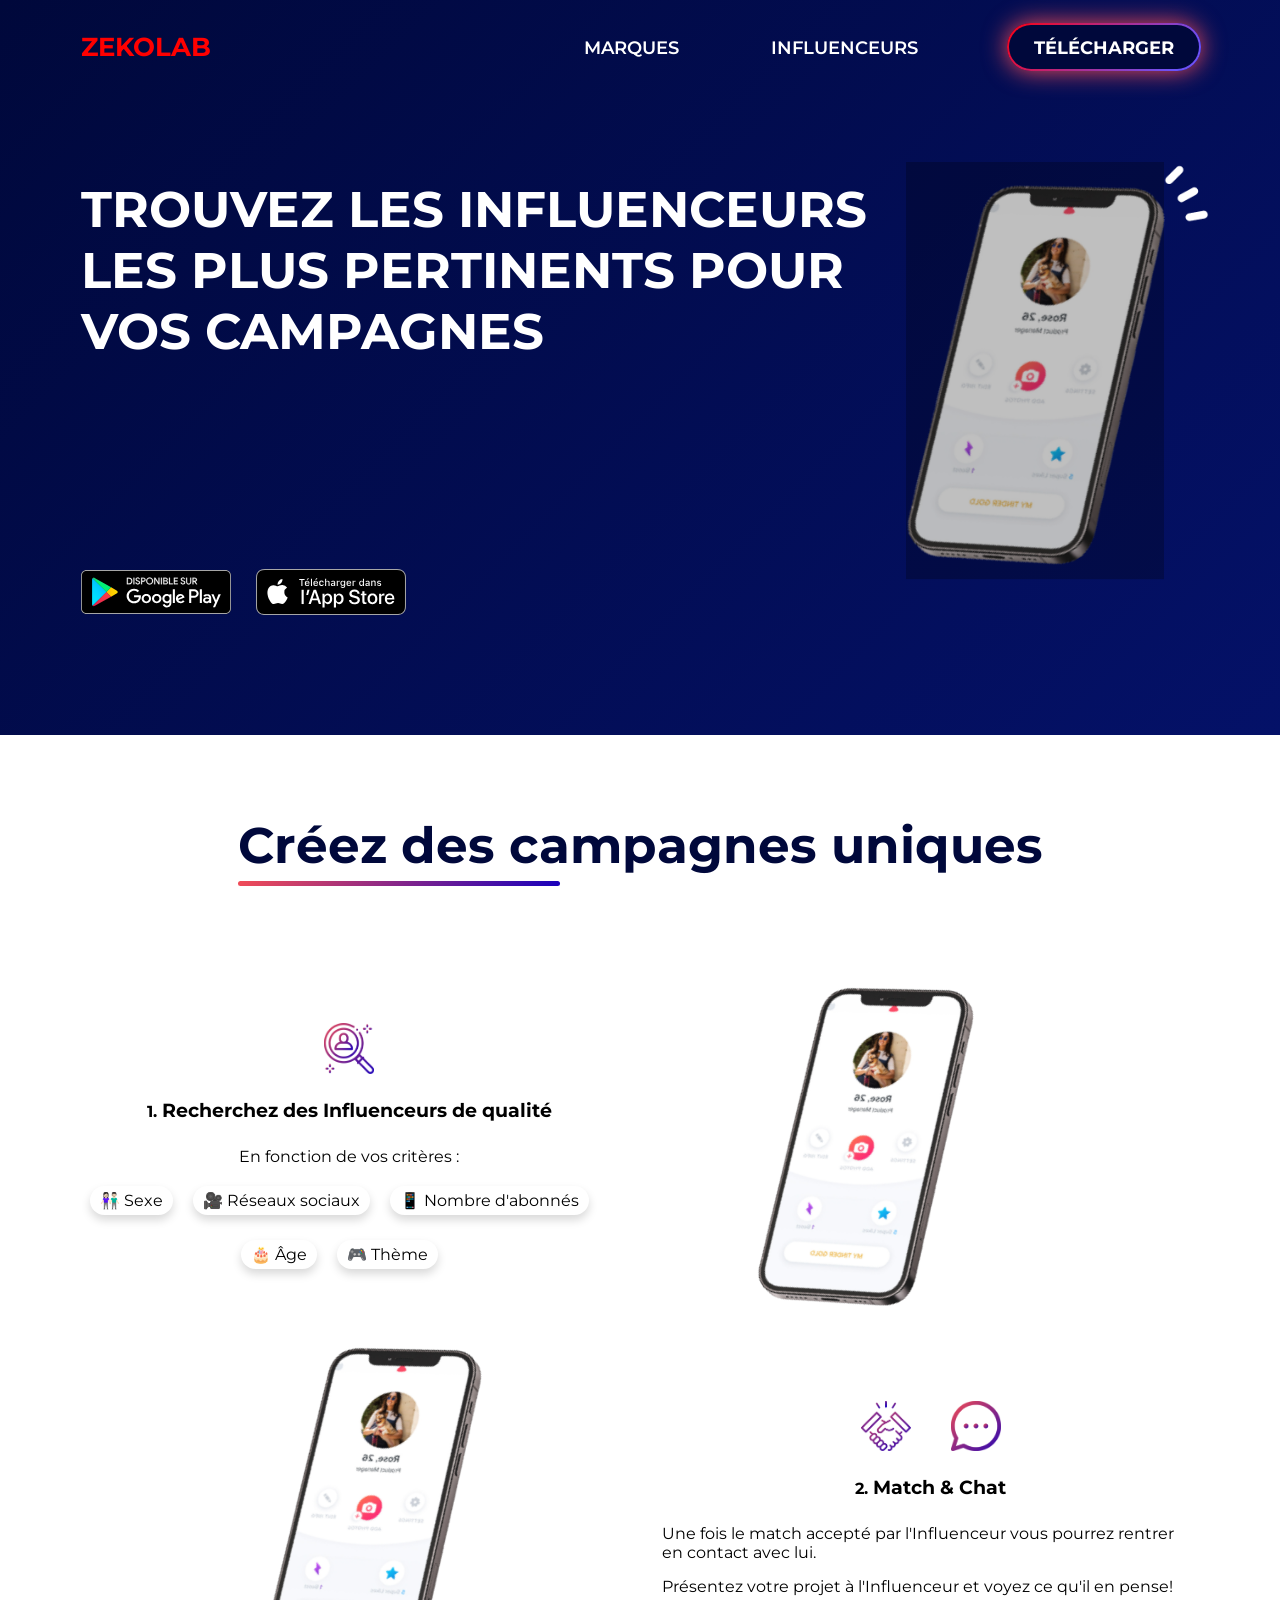
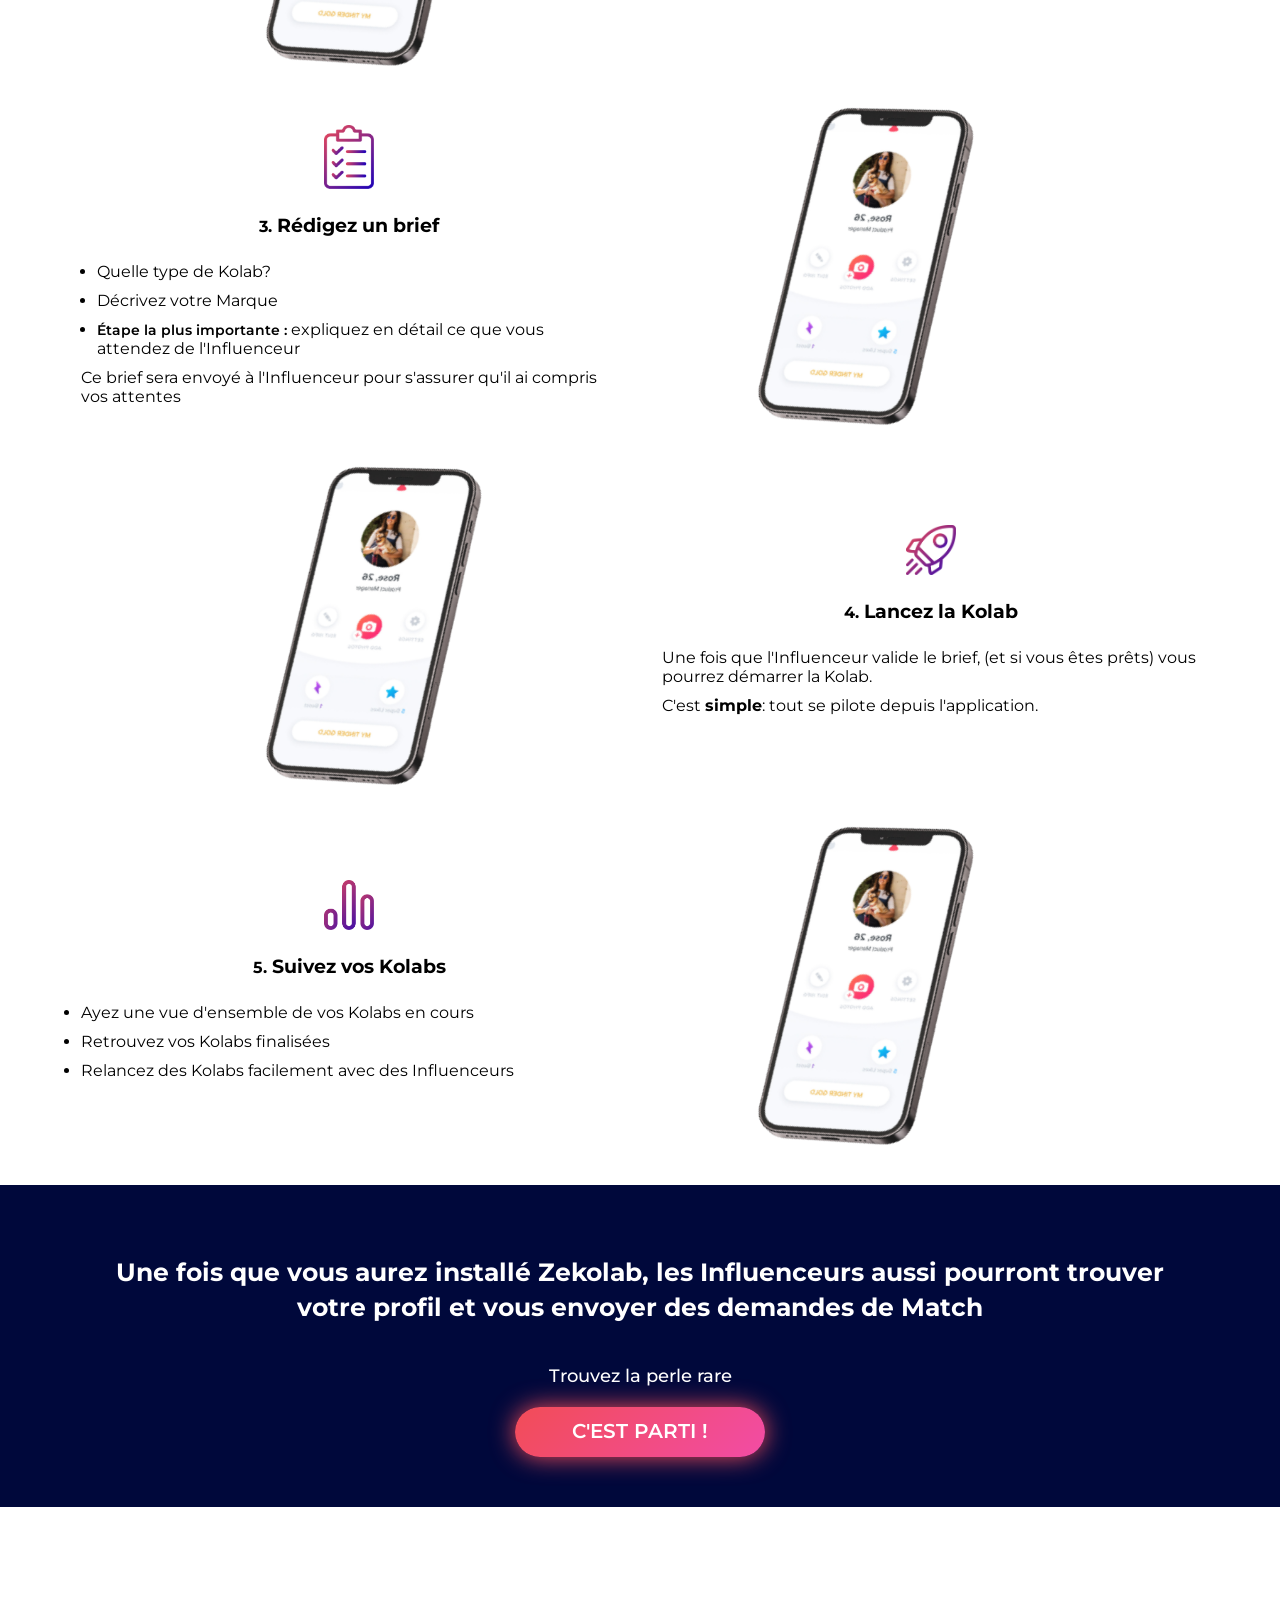
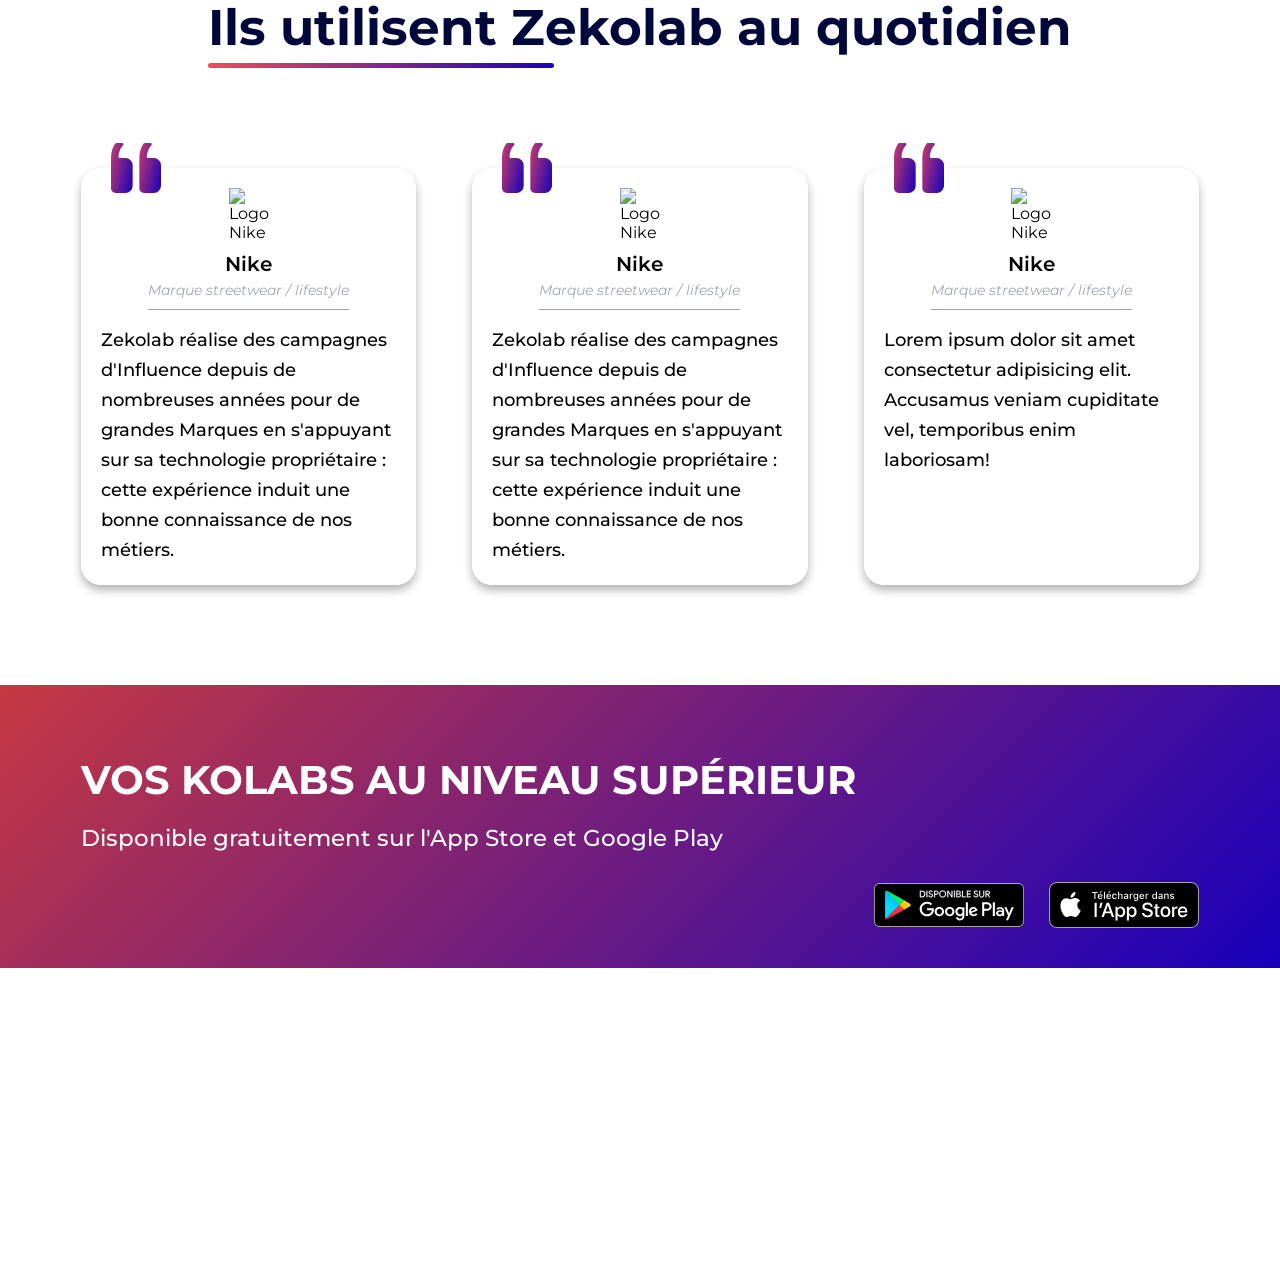
==== commit 25ab937c: "Adding icons" ====
--- a/features/marques.html
+++ b/features/marques.html
@@ -73,7 +73,7 @@
             <div class="promote">
                 <div class="block">
                     <div class="infos">
-                        <img src="../assets/images/marques/icon-magnifying-glass.svg" alt="">
+                        <img src="../assets/images/icon-magnifying-glass.png" alt="">
                         <h3><span class="infos_num">1.</span> Recherchez des Influenceurs de qualité</h3>
                         <p>En fonction de vos critères :</p>
                         <ul class="row">
@@ -92,8 +92,8 @@
                 <div class="block">
                     <div class="infos">
                         <div class="row">
-                            <img src="../assets/images/marques/icon-heart.svg" alt="Icône de coeur">
-                            <img src="../assets/images/marques/icon-chat.svg" alt="Icône de tchat">
+                            <img src="../assets/images/icon-handshake.png" alt="Icône de coeur">
+                            <img src="../assets/images/icon-message.png" alt="Icône de tchat">
                         </div>
                         <h3><span class="infos_num">2.</span> Match & Chat</h3>
                         <p>Une fois le match accepté par l'Influenceur vous pourrez rentrer en contact avec lui.</p>
@@ -106,7 +106,7 @@
 
                 <div class="block">
                     <div class="infos">
-                        <img src="../assets/images/marques/icon-brief.svg" alt="">
+                        <img src="../assets/images/icon-brief.png" alt="">
                         <h3><span class="infos_num">3.</span> Rédigez un brief</h3>
                         <ul>
                             <li>Quelle type de Kolab?</li>
@@ -122,7 +122,7 @@
 
                 <div class="block">
                     <div class="infos">
-                        <img src="../assets/images/marques/icon-rocket.svg" alt="Icône de fusée">
+                        <img src="../assets/images/icon-rocket.png" alt="Icône de fusée">
                         <h3><span class="infos_num">4.</span> Lancez la Kolab</h3>
                         <p>Une fois que l'Influenceur valide le brief, (et si vous êtes prêts) vous pourrez démarrer la Kolab.</p>
                         <p>C'est <strong>simple</strong>: tout se pilote depuis l'application.</p>
@@ -134,7 +134,7 @@
 
                 <div class="block">
                     <div class="infos">
-                        <img src="../assets/images/Marques/icon-graph.svg" alt="Stonks with Zekolab">
+                        <img src="../assets/images/icon-charts.png" alt="Stonks with Zekolab">
                         <h3><span class="infos_num">5.</span> Suivez vos Kolabs</h3>
                         <ul>
                             <li>Ayez une vue d'ensemble de vos Kolabs en cours</li>
--- a/css/styles.css
+++ b/css/styles.css
@@ -616,6 +616,7 @@
   width: 25rem;
   display: flex;
   flex-direction: column;
+  align-items: center;
 }
 @media (max-width: 600px) {
   .features-article {
@@ -623,8 +624,8 @@
   }
 }
 .features-article img {
-  height: 90px;
-  width: auto;
+  width: 7rem;
+  height: auto;
   margin-bottom: 1.5rem;
 }
 .features-article p {
@@ -692,17 +693,23 @@
 .campain .block:nth-child(even) {
   flex-direction: row-reverse;
 }
-.campain .block:nth-child(1) li {
+.campain .block:nth-child(1) .infos p {
+  text-align: center;
+}
+.campain .block:nth-child(1) .infos li {
   padding: 0.5rem 1rem;
   border-radius: 2rem;
   box-shadow: 0 5px 10px #d9d9d9;
   margin-right: 2rem;
 }
 .campain .block:nth-child(2) .infos > div {
-  justify-content: space-evenly;
+  justify-content: center;
 }
 .campain .block:nth-child(2) .infos > div img {
   margin: 0 0 2.5rem;
+}
+.campain .block:nth-child(2) .infos > div img:first-child {
+  margin-right: 4rem;
 }
 .campain .block:nth-child(2) p {
   margin-bottom: 1.5rem;
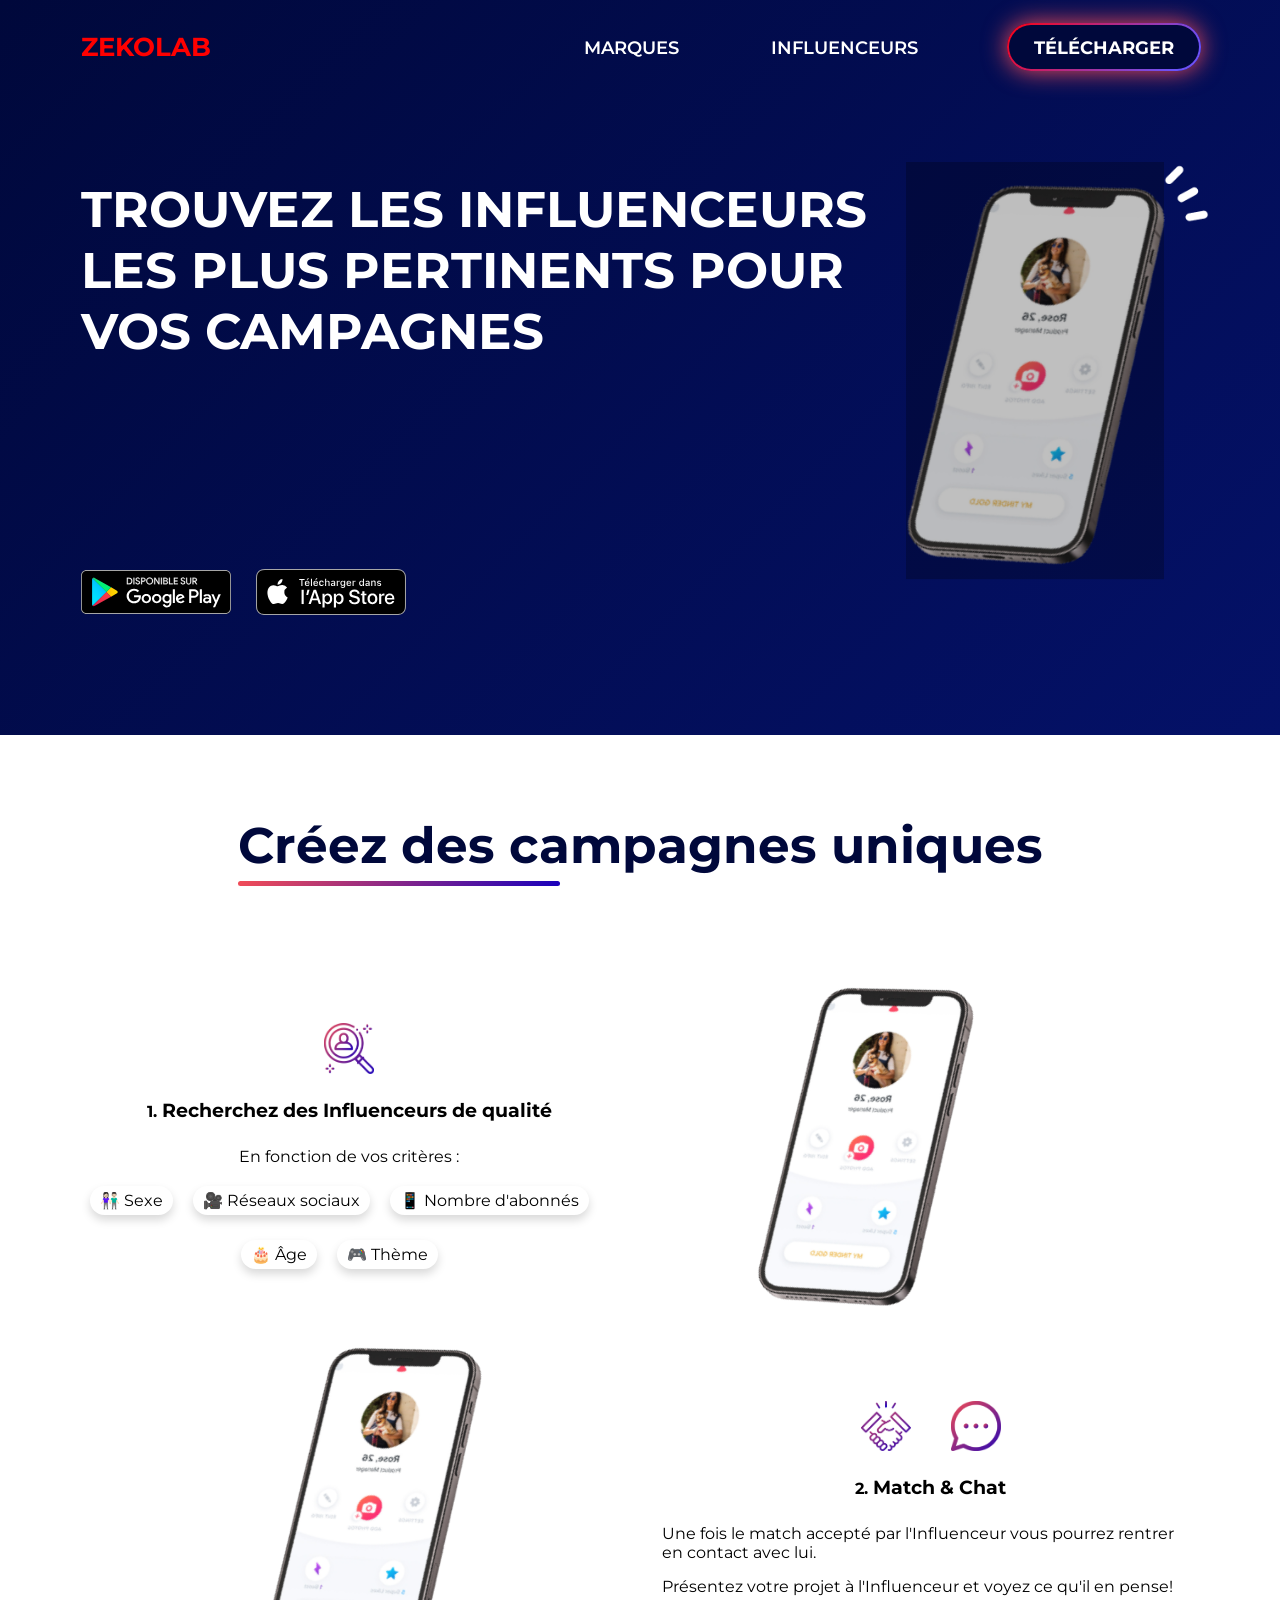
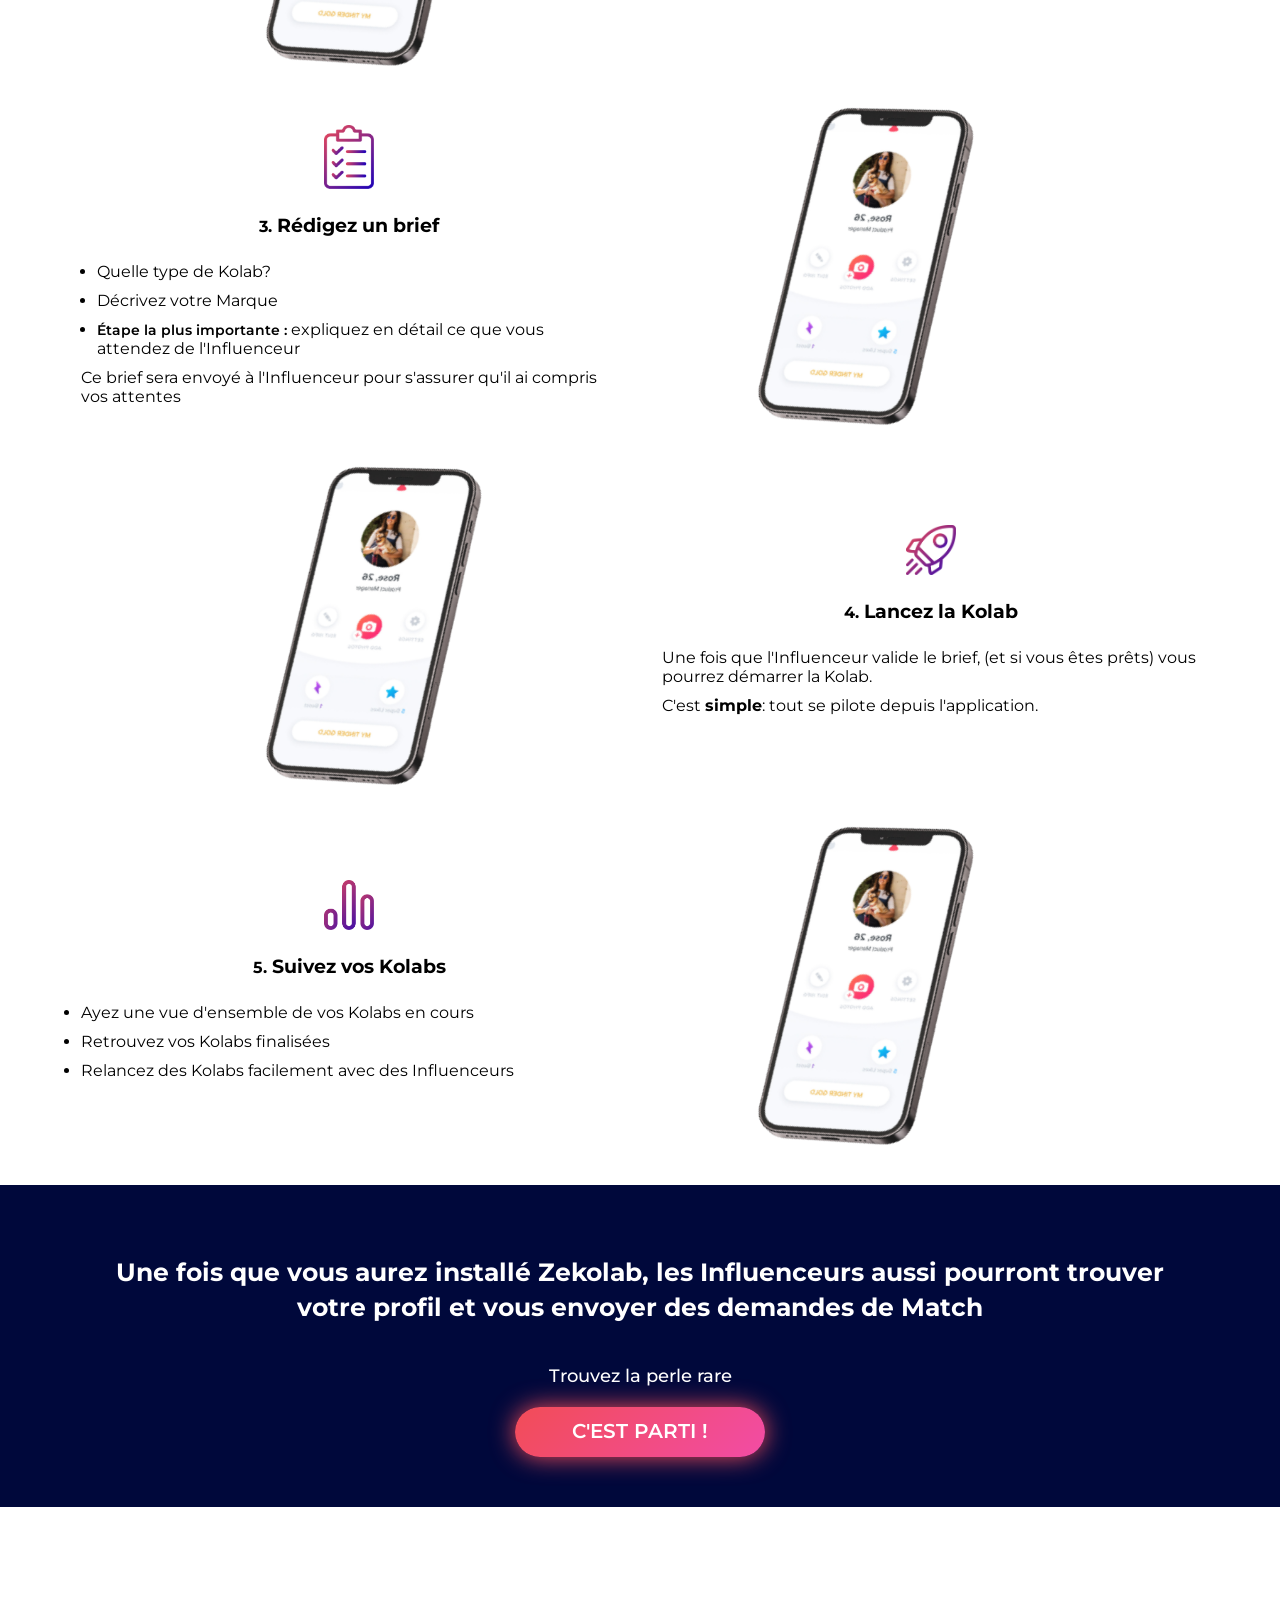
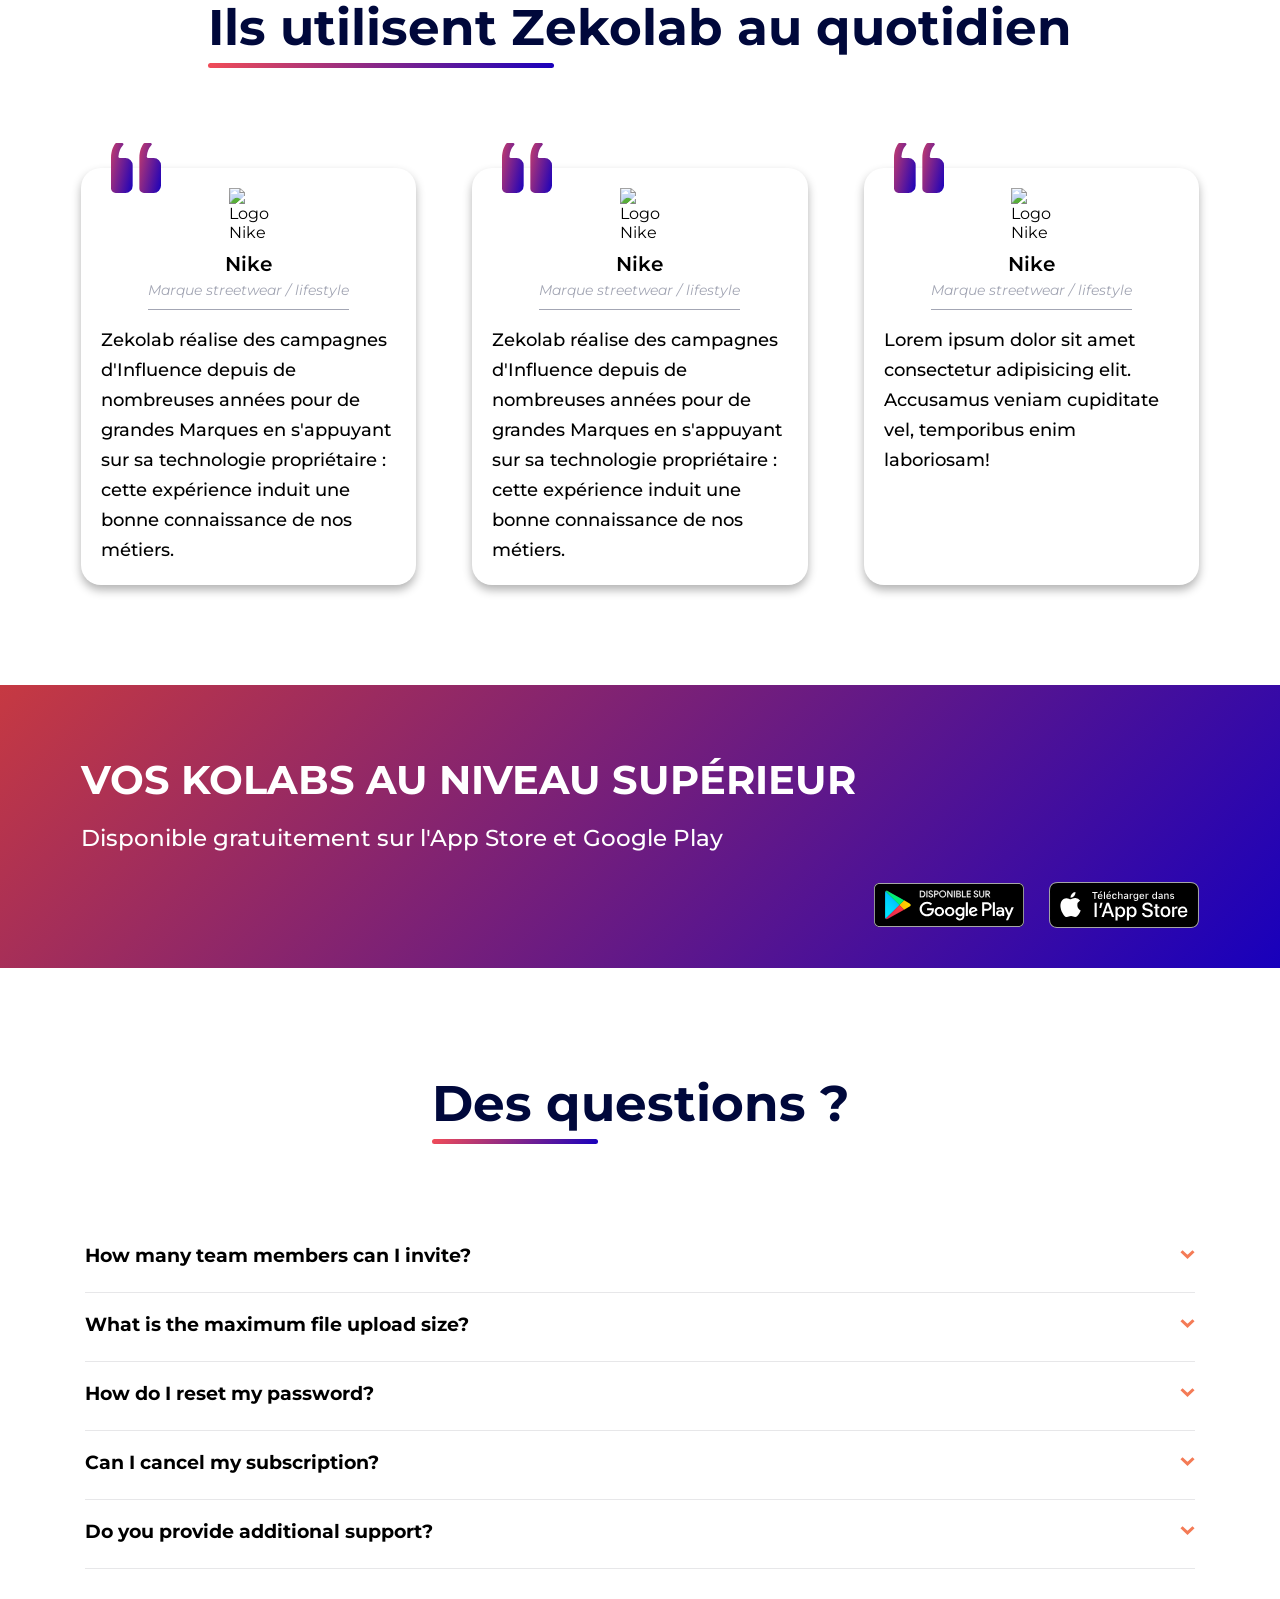
==== commit 3b913595: "Adding FAQ" ====
--- a/features/marques.html
+++ b/features/marques.html
@@ -1,5 +1,5 @@
 <!DOCTYPE html>
-<html lang="en">
+<html lang="fr">
 
 <head>
     <meta charset="UTF-8">
@@ -12,6 +12,7 @@
 
     <!-- LINKING SCRIPTS -->
     <script src="../scripts/header.js" type="text/javascript" defer></script>
+    <script src="../scripts/faq.js" type="text/javascript" defer></script>
 
 </head>
 
@@ -111,7 +112,8 @@
                         <ul>
                             <li>Quelle type de Kolab?</li>
                             <li>Décrivez votre Marque</li>
-                            <li><span>Étape la plus importante :</span> expliquez en détail ce que vous attendez de l'Influenceur</li>
+                            <li><span>Étape la plus importante :</span> expliquez en détail ce que vous attendez de
+                                l'Influenceur</li>
                         </ul>
                         <p>Ce brief sera envoyé à l'Influenceur pour s'assurer qu'il ai compris vos attentes</p>
                     </div>
@@ -124,7 +126,8 @@
                     <div class="infos">
                         <img src="../assets/images/icon-rocket.png" alt="Icône de fusée">
                         <h3><span class="infos_num">4.</span> Lancez la Kolab</h3>
-                        <p>Une fois que l'Influenceur valide le brief, (et si vous êtes prêts) vous pourrez démarrer la Kolab.</p>
+                        <p>Une fois que l'Influenceur valide le brief, (et si vous êtes prêts) vous pourrez démarrer la
+                            Kolab.</p>
                         <p>C'est <strong>simple</strong>: tout se pilote depuis l'application.</p>
                     </div>
                     <div class="mockup">
@@ -152,7 +155,8 @@
         <!-- ==== VERSION POUR LES Marques ==== -->
         <section class="go">
             <div class="container">
-                <h3>Une fois que vous aurez installé Zekolab, les Influenceurs aussi pourront trouver votre profil et vous envoyer des demandes de Match</h3>
+                <h3>Une fois que vous aurez installé Zekolab, les Influenceurs aussi pourront trouver votre profil et
+                    vous envoyer des demandes de Match</h3>
                 <p>Trouvez la perle rare</p>
                 <div class="btn_container btn-red">
                     <a href="#" class="btn">C'est parti !</a>
@@ -213,6 +217,81 @@
             </div>
         </section>
 
+        <section class="container faq">
+
+            <div class="title_container">
+                <h2 class="title-big">Des questions ?</h2>
+            </div>
+
+            <div id="faq">
+
+                <div class="questions">
+
+                    <div class="visible-panel">
+                        <h3>How many team members can I invite?</h3>
+                        <img src="../assets/images/icon-arrow.svg" alt="Flèche animation">
+                    </div>
+                    <div class="invisible-panel">
+                        <p>You can invite up to 2 additional users on the Free plan. There is no limit on team members
+                            for the Premium plan.</p>
+                    </div>
+
+                </div>
+
+                <div class="questions">
+
+                    <div class="visible-panel">
+                        <h3>What is the maximum file upload size?</h3>
+                        <img src="../assets/images/icon-arrow.svg" alt="Flèche animation">
+                    </div>
+                    <div class="invisible-panel">
+                        <p>No more than 2GB. All files in your account must fit your allotted storage space.</p>
+                    </div>
+
+                </div>
+
+                <div class="questions">
+
+                    <div class="visible-panel">
+                        <h3>How do I reset my password?</h3>
+                        <img src="../assets/images/icon-arrow.svg" alt="Flèche animation">
+                    </div>
+                    <div class="invisible-panel">
+                        <p>Click “Forgot password” from the login page or “Change password” from your profile page. A
+                            reset link will be emailed to you.</p>
+                    </div>
+
+                </div>
+
+                <div class="questions">
+
+                    <div class="visible-panel">
+                        <h3>Can I cancel my subscription?</h3>
+                        <img src="../assets/images/icon-arrow.svg" alt="Flèche animation">
+                    </div>
+                    <div class="invisible-panel">
+                        <p>Yes! Send us a message and we’ll process your request no questions asked.</p>
+                    </div>
+
+                </div>
+
+                <div class="questions">
+
+                    <div class="visible-panel">
+                        <h3>Do you provide additional support?</h3>
+                        <img src="../assets/images/icon-arrow.svg" alt="Flèche animation">
+                    </div>
+                    <div class="invisible-panel">
+                        <p>Chat and email support is available 24/7. Phone lines are open during normal business hours.
+                        </p>
+                    </div>
+
+                </div>
+
+            </div>
+
+        </section>
+
     </main>
 </body>
 
--- a/css/styles.css
+++ b/css/styles.css
@@ -293,7 +293,6 @@
 .level-up {
   background: transparent linear-gradient(135deg, #C63942, #1800BC);
   padding: 7rem 0 4rem;
-  margin-bottom: 30rem;
   color: #FFF;
 }
 .level-up > div {
@@ -344,6 +343,56 @@
   .level-up .badge_container img {
     width: 15rem;
   }
+}
+
+/* === FAQ === */
+.faq {
+  padding: 3rem 2rem 3rem;
+  margin-top: 75px;
+}
+.faq h1 {
+  text-align: center;
+}
+.faq_title {
+  padding-bottom: 2rem;
+}
+.faq .questions {
+  border-bottom: 1px solid hsl(240deg, 5%, 91%);
+  padding: 1rem 0;
+}
+.faq .questions.active h2 {
+  font-weight: 700;
+}
+.faq .questions.active img {
+  transform: rotate(180deg) !important;
+}
+.faq .questions.active .invisible-panel {
+  max-height: 150px;
+  margin-bottom: 2rem;
+}
+.faq .questions h2 {
+  font-size: 1rem;
+  font-weight: 400;
+}
+.faq .questions .visible-panel {
+  display: flex;
+  justify-content: space-between;
+  align-items: center;
+  color: var(--des-blue);
+  margin-top: 1rem;
+  margin-bottom: 1.5rem;
+  cursor: pointer;
+}
+.faq .questions .visible-panel img {
+  width: 1.5rem;
+  height: auto;
+  transform: rotate(0deg);
+  transition: transform 0.6s cubic-bezier(0.79, 0.01, 0.15, 0.99);
+}
+.faq .questions .invisible-panel {
+  max-height: 0;
+  overflow: hidden;
+  transition: all 0.6s cubic-bezier(0.79, 0.01, 0.15, 0.99);
 }
 
 :root {
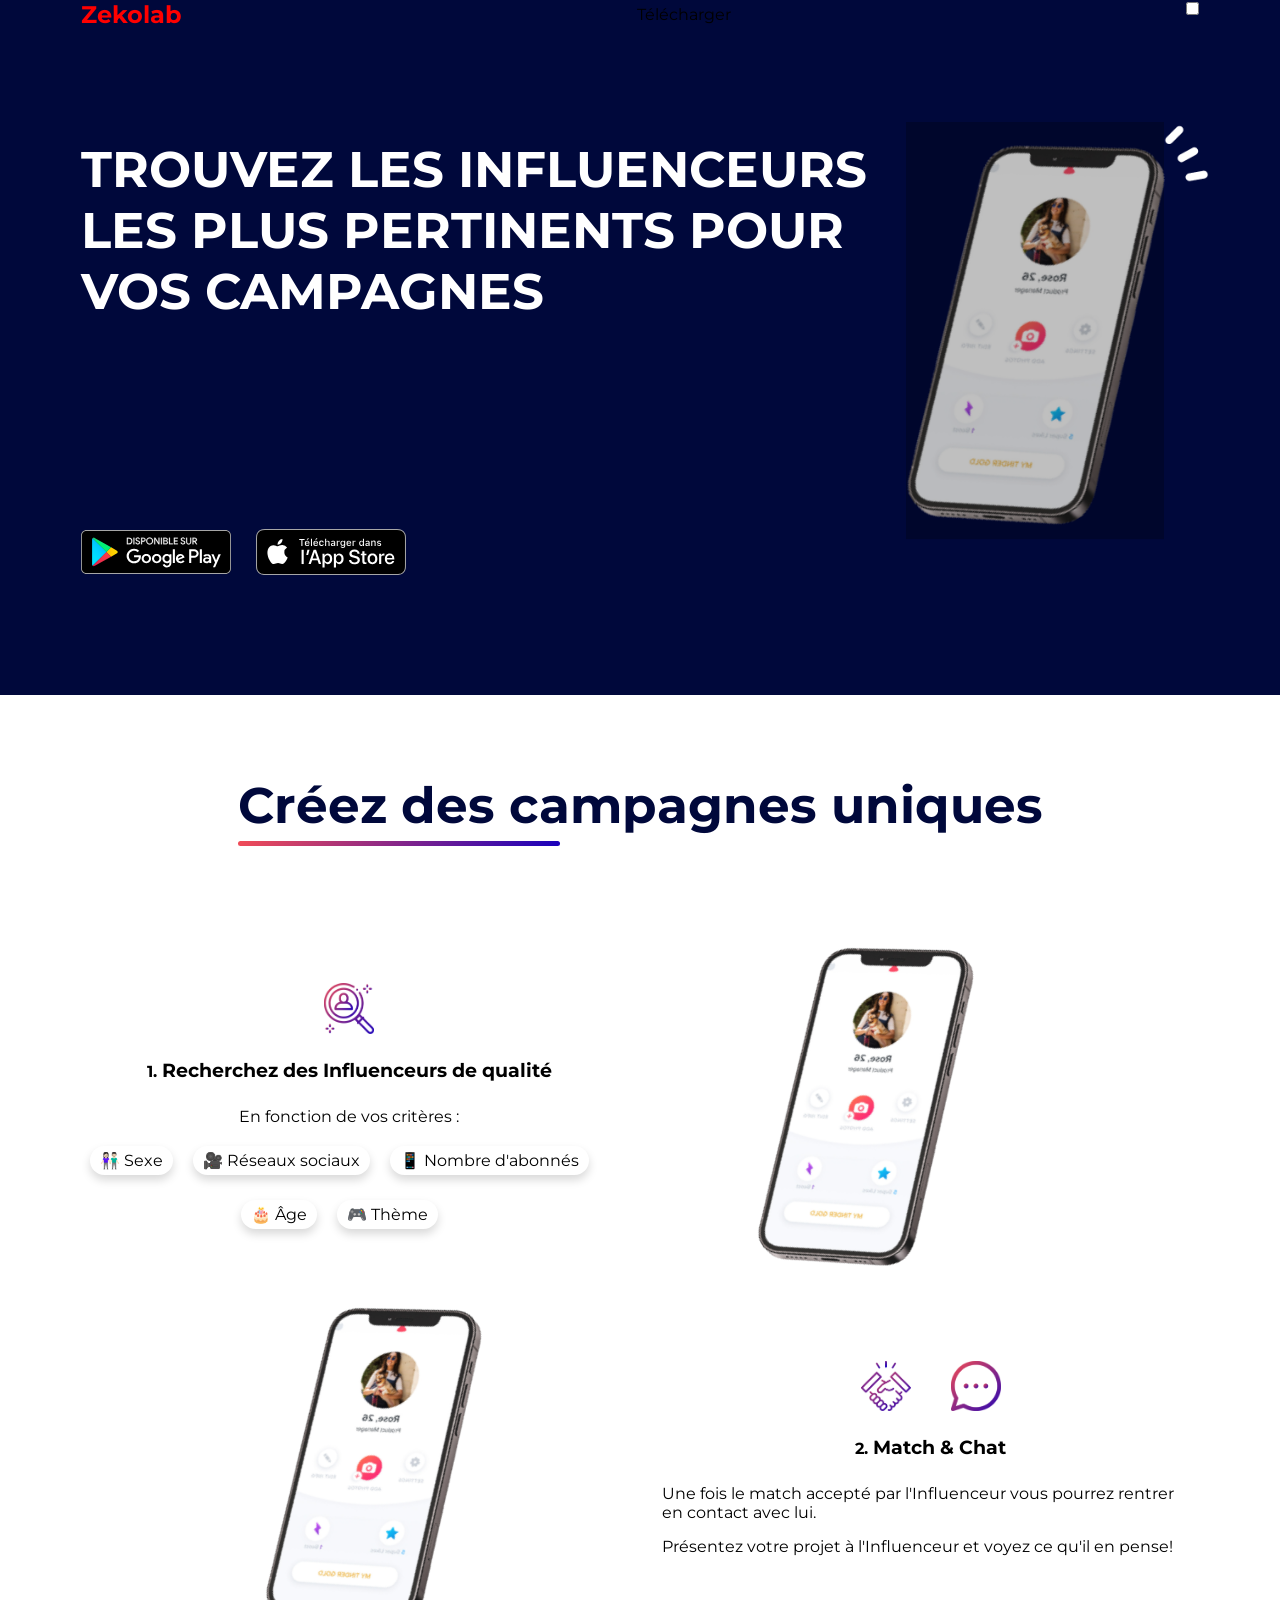
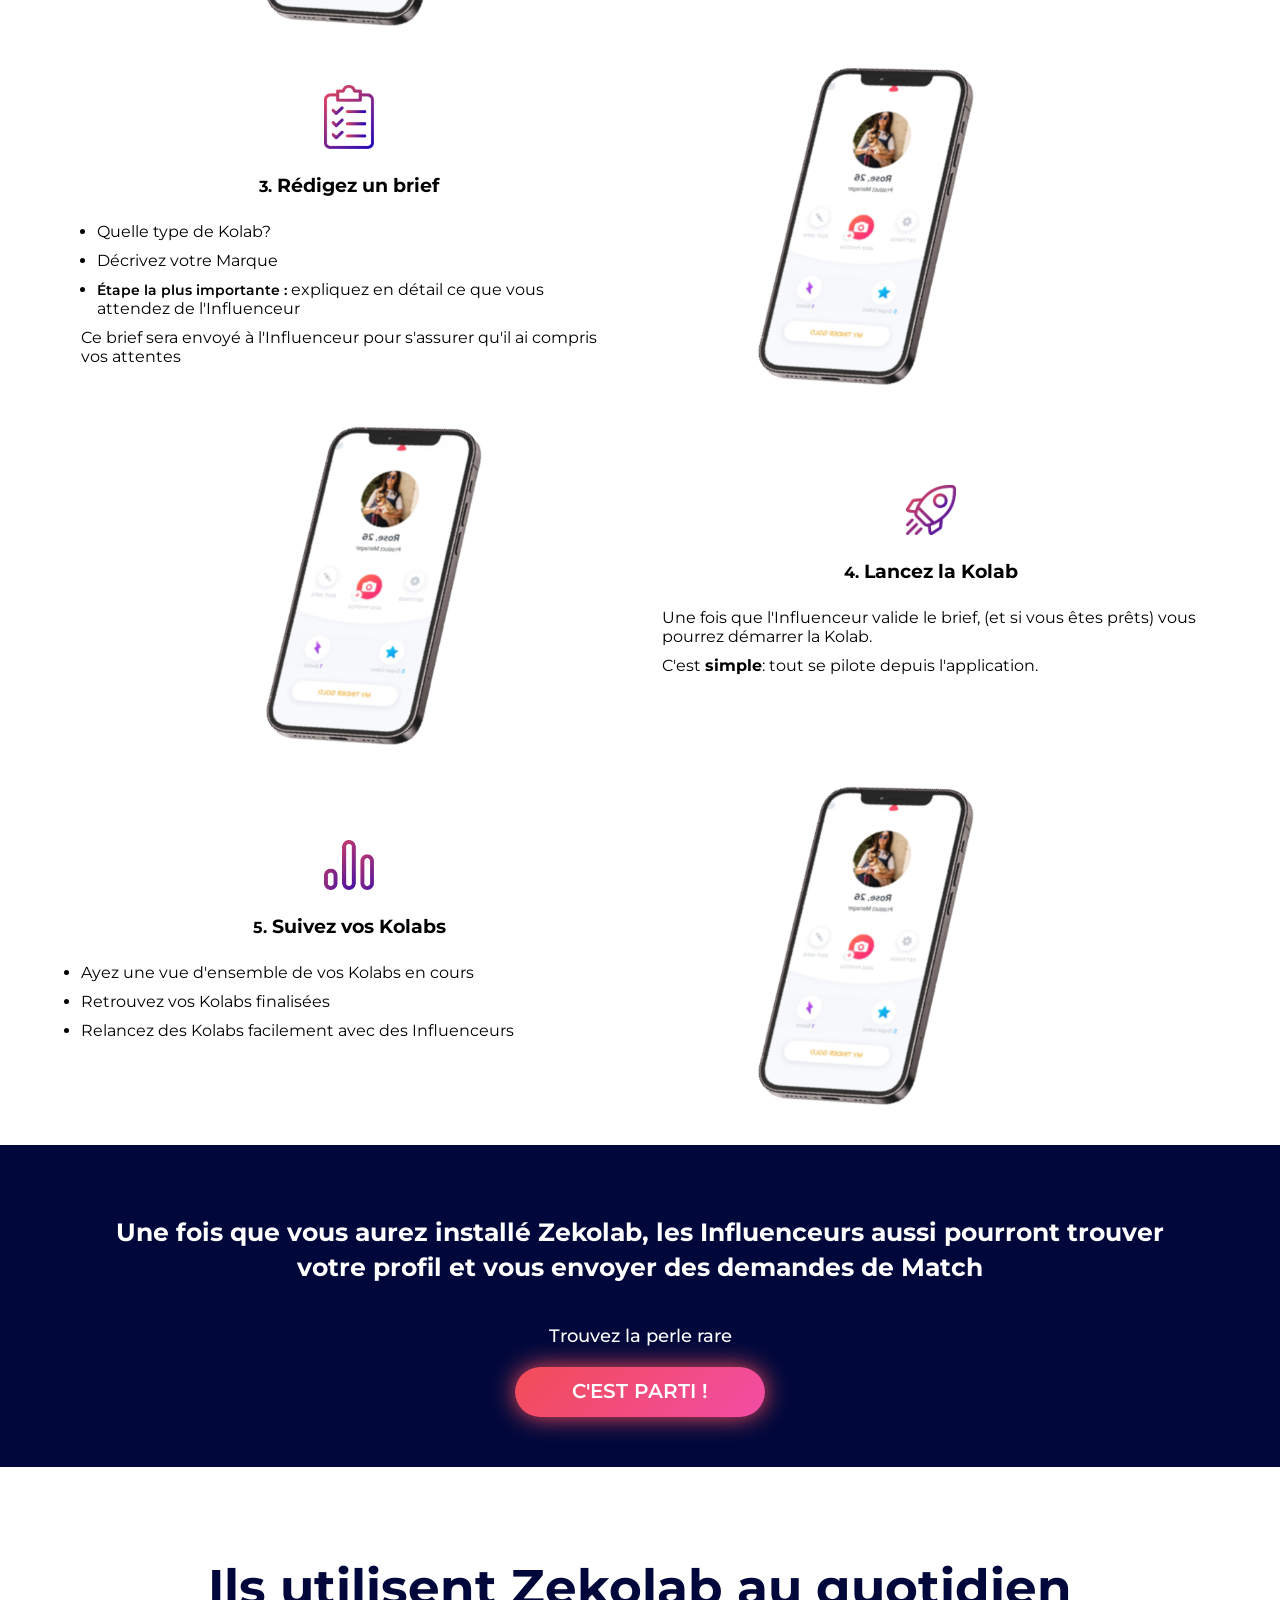
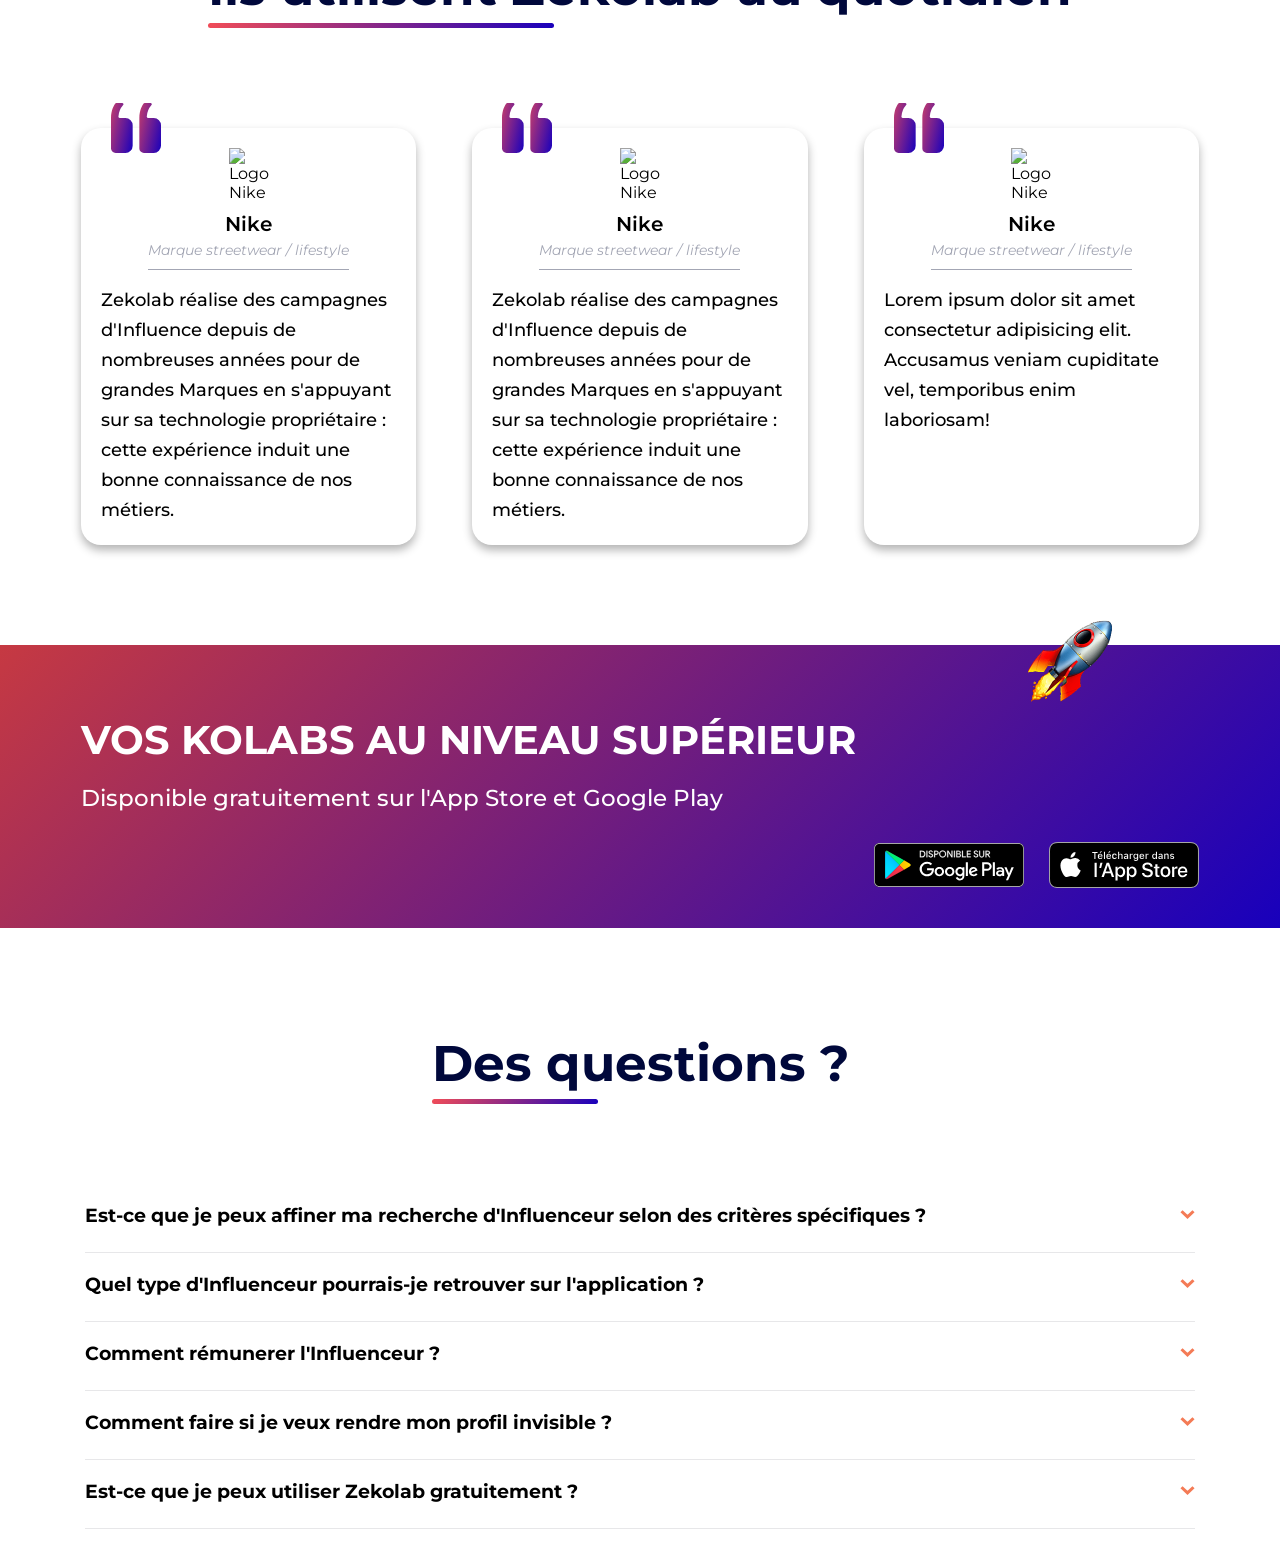
==== commit 17c688cc: "Modify the hero's color" ====
--- a/features/marques.html
+++ b/features/marques.html
@@ -228,7 +228,7 @@
                 <div class="questions">
 
                     <div class="visible-panel">
-                        <h3>How many team members can I invite?</h3>
+                        <h3>Est-ce que je peux affiner ma recherche d'Influenceur selon des critères spécifiques ?</h3>
                         <img src="../assets/images/icon-arrow.svg" alt="Flèche animation">
                     </div>
                     <div class="invisible-panel">
@@ -241,7 +241,7 @@
                 <div class="questions">
 
                     <div class="visible-panel">
-                        <h3>What is the maximum file upload size?</h3>
+                        <h3>Quel type d'Influenceur pourrais-je retrouver sur l'application ?</h3>
                         <img src="../assets/images/icon-arrow.svg" alt="Flèche animation">
                     </div>
                     <div class="invisible-panel">
@@ -253,7 +253,7 @@
                 <div class="questions">
 
                     <div class="visible-panel">
-                        <h3>How do I reset my password?</h3>
+                        <h3>Comment rémunerer l'Influenceur ?</h3>
                         <img src="../assets/images/icon-arrow.svg" alt="Flèche animation">
                     </div>
                     <div class="invisible-panel">
@@ -266,7 +266,7 @@
                 <div class="questions">
 
                     <div class="visible-panel">
-                        <h3>Can I cancel my subscription?</h3>
+                        <h3>Comment faire si je veux rendre mon profil invisible ?</h3>
                         <img src="../assets/images/icon-arrow.svg" alt="Flèche animation">
                     </div>
                     <div class="invisible-panel">
@@ -278,7 +278,7 @@
                 <div class="questions">
 
                     <div class="visible-panel">
-                        <h3>Do you provide additional support?</h3>
+                        <h3>Est-ce que je peux utiliser Zekolab gratuitement ?</h3>
                         <img src="../assets/images/icon-arrow.svg" alt="Flèche animation">
                     </div>
                     <div class="invisible-panel">
--- a/css/styles.css
+++ b/css/styles.css
@@ -139,6 +139,11 @@
   }
 }
 
+/* === CLASSES === */
+.overflow-hidden {
+  overflow: hidden;
+}
+
 /* === TITLE === */
 .title_container {
   text-align: center;
@@ -163,17 +168,13 @@
   position: absolute;
   bottom: -1rem;
   left: 0;
+  z-index: -1;
 }
 @media (max-width: 767px) {
   .title-big {
     font-size: 3.5rem;
     line-height: 4.5rem;
   }
-}
-
-/* === CLASSES === */
-.overflow-hidden {
-  overflow: hidden;
 }
 
 /* === GO SECTION === */
@@ -304,7 +305,7 @@
   position: absolute;
   width: 9rem;
   height: 9rem;
-  background: transparent url(../assets/images/fusee-icon.png) no-repeat center;
+  background: transparent url(../assets/images/img-rocket.png) no-repeat center;
   background-size: contain;
   top: -10rem;
   right: 10rem;
@@ -358,7 +359,6 @@
 }
 .faq .questions {
   border-bottom: 1px solid hsl(240deg, 5%, 91%);
-  padding: 1rem 0;
 }
 .faq .questions.active h2 {
   font-weight: 700;
@@ -379,8 +379,8 @@
   justify-content: space-between;
   align-items: center;
   color: var(--des-blue);
-  margin-top: 1rem;
-  margin-bottom: 1.5rem;
+  margin-top: 2rem;
+  margin-bottom: 2.5rem;
   cursor: pointer;
 }
 .faq .questions .visible-panel img {
@@ -417,25 +417,46 @@
 }
 
 /* === HEADER === */
-header {
-  padding-top: 2.5rem;
-}
-header .logo {
+.header {
+  padding: 1.5rem 0;
+  background: var(--dark-blue);
+  position: sticky;
+}
+.header .logo {
   display: flex;
   align-items: center;
 }
-header.active {
+.header-sticky {
+  position: fixed;
+  width: 100vw;
+  top: 0;
+  left: 0;
+  background-color: var(--dark-blue);
+  padding: 1.5rem 0 1.5rem;
+  z-index: 10000000000;
+  opacity: 1;
+  transform: translateY(0);
+  transition: transform 0.4s, opacity 0.4s;
+}
+.header-sticky .navbar .burger-menu {
+  top: 1.5rem !important;
+}
+.header-sticky.not-visible {
+  opacity: 0;
+  transform: translateY(-100%);
+}
+.header.active {
   width: 100vw;
   height: 100vh;
   background-color: var(--dark-blue);
-  position: absolute;
+  position: fixed;
   top: 0;
   left: 0;
   z-index: 10;
   padding-left: 1.6rem;
   padding-right: 1.6rem;
 }
-header.active .navbar_content {
+.header.active .navbar_content {
   display: flex;
   flex-direction: column;
   height: 50vh;
@@ -445,36 +466,36 @@
   left: 50vw;
   transform: translateX(-50%) translateY(-50%);
 }
-header.active .navbar_content > li.run-transition {
+.header.active .navbar_content > li.run-transition {
   transition: opacity 0.2s linear;
   opacity: 1;
 }
-header .navbar {
+.header .navbar {
   color: #FFF;
   text-transform: uppercase;
   font-size: 1.75rem;
 }
-header .navbar_content {
+.header .navbar_content {
   width: 55%;
 }
 @media (max-width: 900px) {
-  header .navbar_content {
+  .header .navbar_content {
     display: none;
   }
 }
-header .navbar_link {
+.header .navbar_link {
   font-weight: 600;
 }
-header .navbar_cta {
+.header .navbar_cta {
   font-weight: 700;
 }
-header .navbar_cta-container {
+.header .navbar_cta-container {
   background-color: var(--dark-blue);
   border-radius: 3rem;
   padding: 1.2rem 2.5rem 1.1rem;
   position: relative;
 }
-header .navbar_cta-container::before {
+.header .navbar_cta-container::before {
   content: "";
   display: block;
   border-radius: inherit;
@@ -491,10 +512,10 @@
   background-size: 200%;
   transition: background-position 0.3s ease-in-out;
 }
-header .navbar_cta-container:hover::before {
+.header .navbar_cta-container:hover::before {
   background-position: right;
 }
-header .navbar .burger-menu {
+.header .navbar .burger-menu {
   display: flex;
   flex-direction: column;
   width: 28px;
@@ -505,11 +526,11 @@
   z-index: 10000;
 }
 @media (min-width: 900px) {
-  header .navbar .burger-menu {
+  .header .navbar .burger-menu {
     display: none;
   }
 }
-header .navbar .burger-menu .icon_burger-top, header .navbar .burger-menu .icon_burger-bottom, header .navbar .burger-menu .icon_burger-mid {
+.header .navbar .burger-menu .icon_burger-top, .header .navbar .burger-menu .icon_burger-bottom, .header .navbar .burger-menu .icon_burger-mid {
   background: #fff;
   border-radius: 10px;
   height: 4px;
@@ -518,23 +539,32 @@
   transform-origin: center left;
   transition: 0.4s cubic-bezier(0.68, -0.6, 0.32, 1.6);
 }
-header .navbar .burger-menu input[type=checkbox] {
+.header .navbar .burger-menu input[type=checkbox] {
   display: none;
 }
-header .navbar .burger-menu input[type=checkbox]:checked ~ .icon_burger-top {
+.header .navbar .burger-menu input[type=checkbox]:checked ~ .icon_burger-top {
   transform: rotate(0.125turn);
 }
-header .navbar .burger-menu input[type=checkbox]:checked ~ .icon_burger-mid {
+.header .navbar .burger-menu input[type=checkbox]:checked ~ .icon_burger-mid {
   transform: translateX(17.5px);
   opacity: 0;
 }
-header .navbar .burger-menu input[type=checkbox]:checked ~ .icon_burger-bottom {
+.header .navbar .burger-menu input[type=checkbox]:checked ~ .icon_burger-bottom {
   transform: rotate(-0.125turn);
+}
+
+@media (min-width: 900px) {
+  header ul {
+    justify-content: flex-end !important;
+  }
+  header ul > li {
+    display: none;
+  }
 }
 
 /* === HERO === */
 .hero {
-  background: var(--blue-gradient);
+  background-color: var(--dark-blue);
   position: relative;
   z-index: 0;
   padding-left: 1.6rem;
